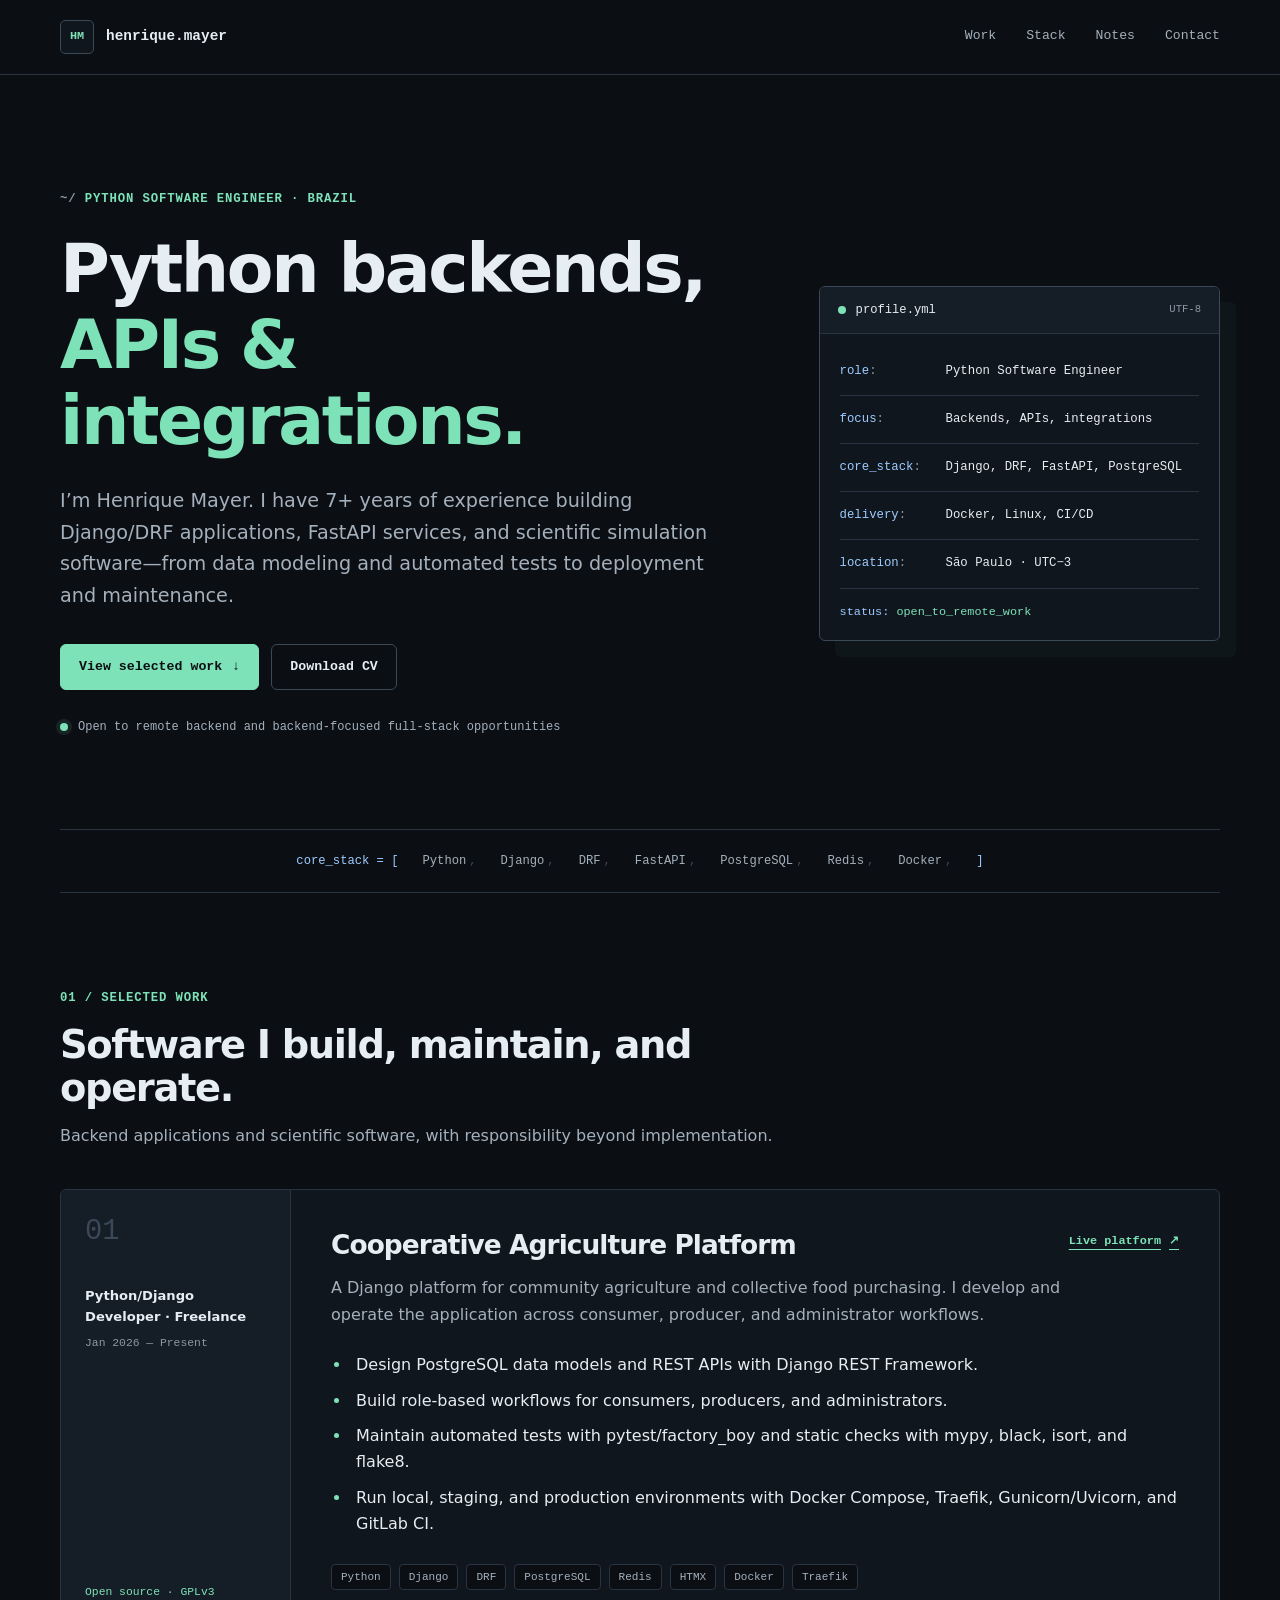
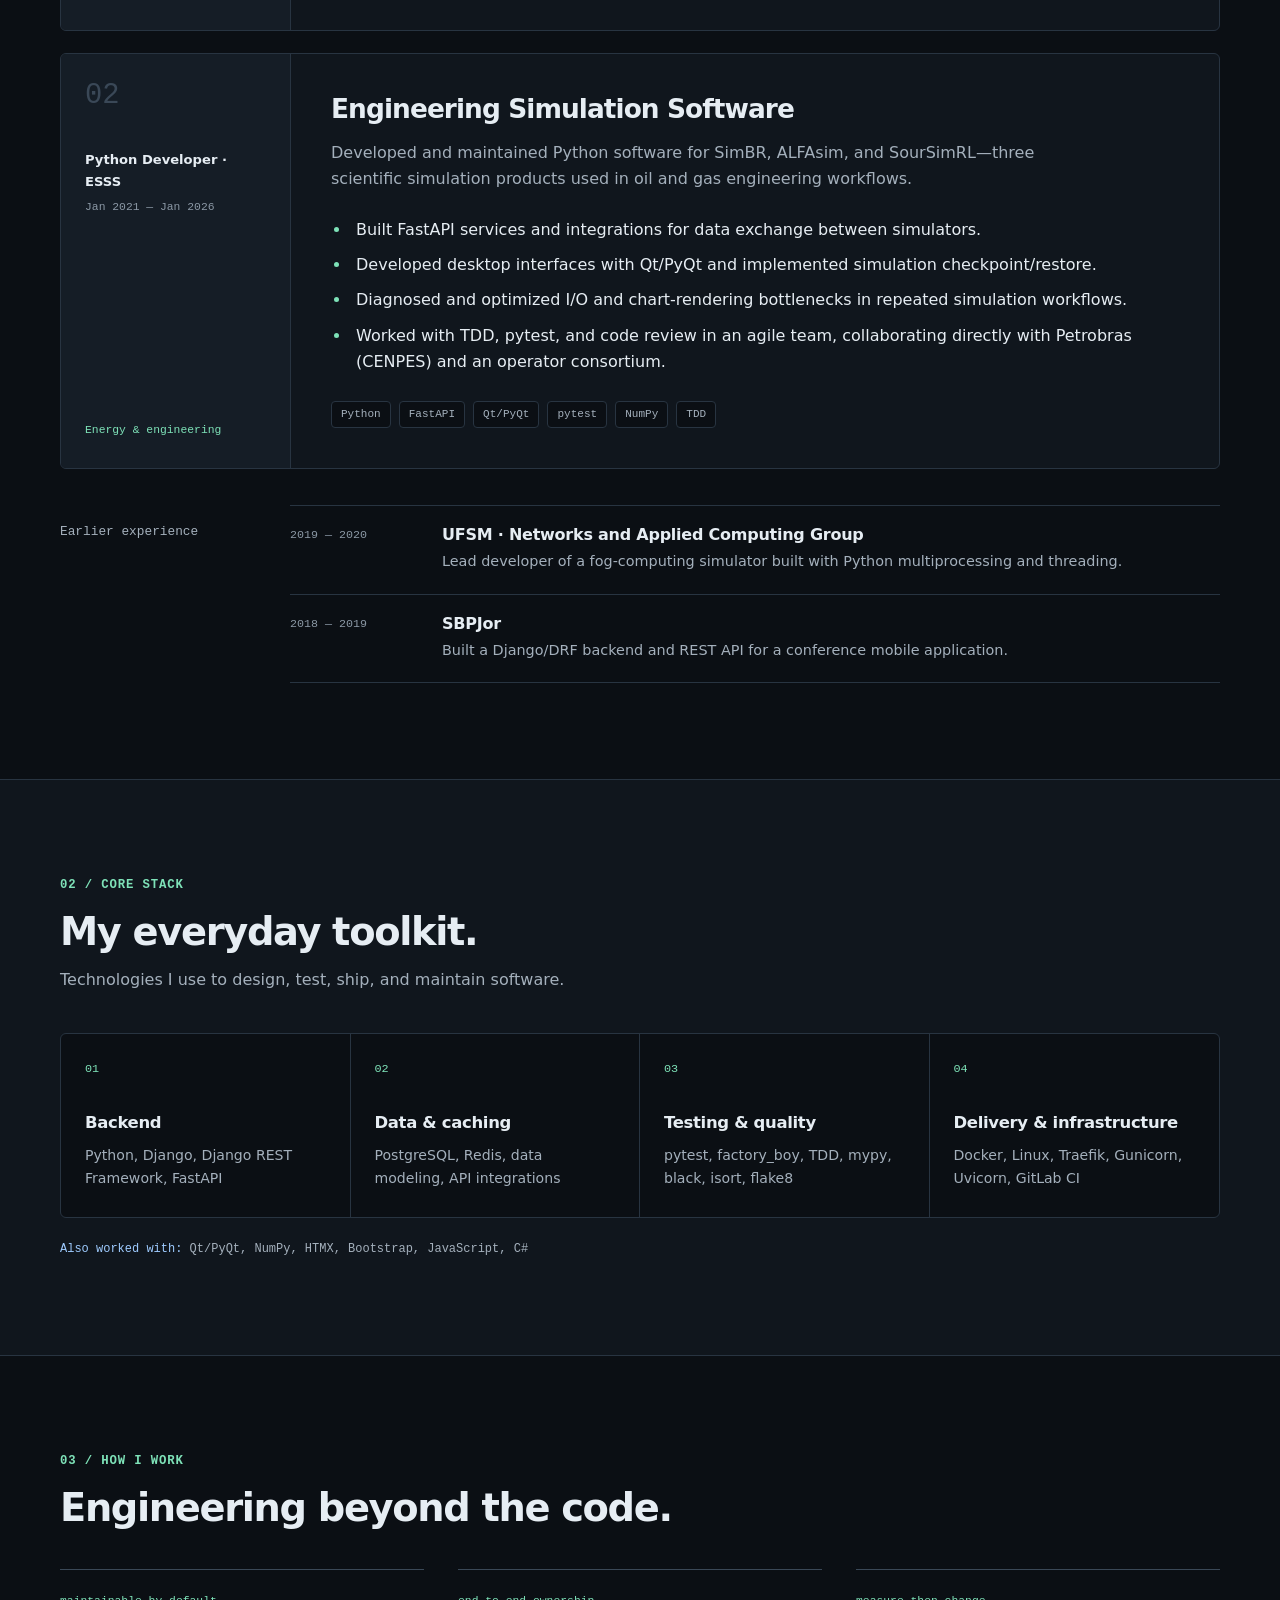
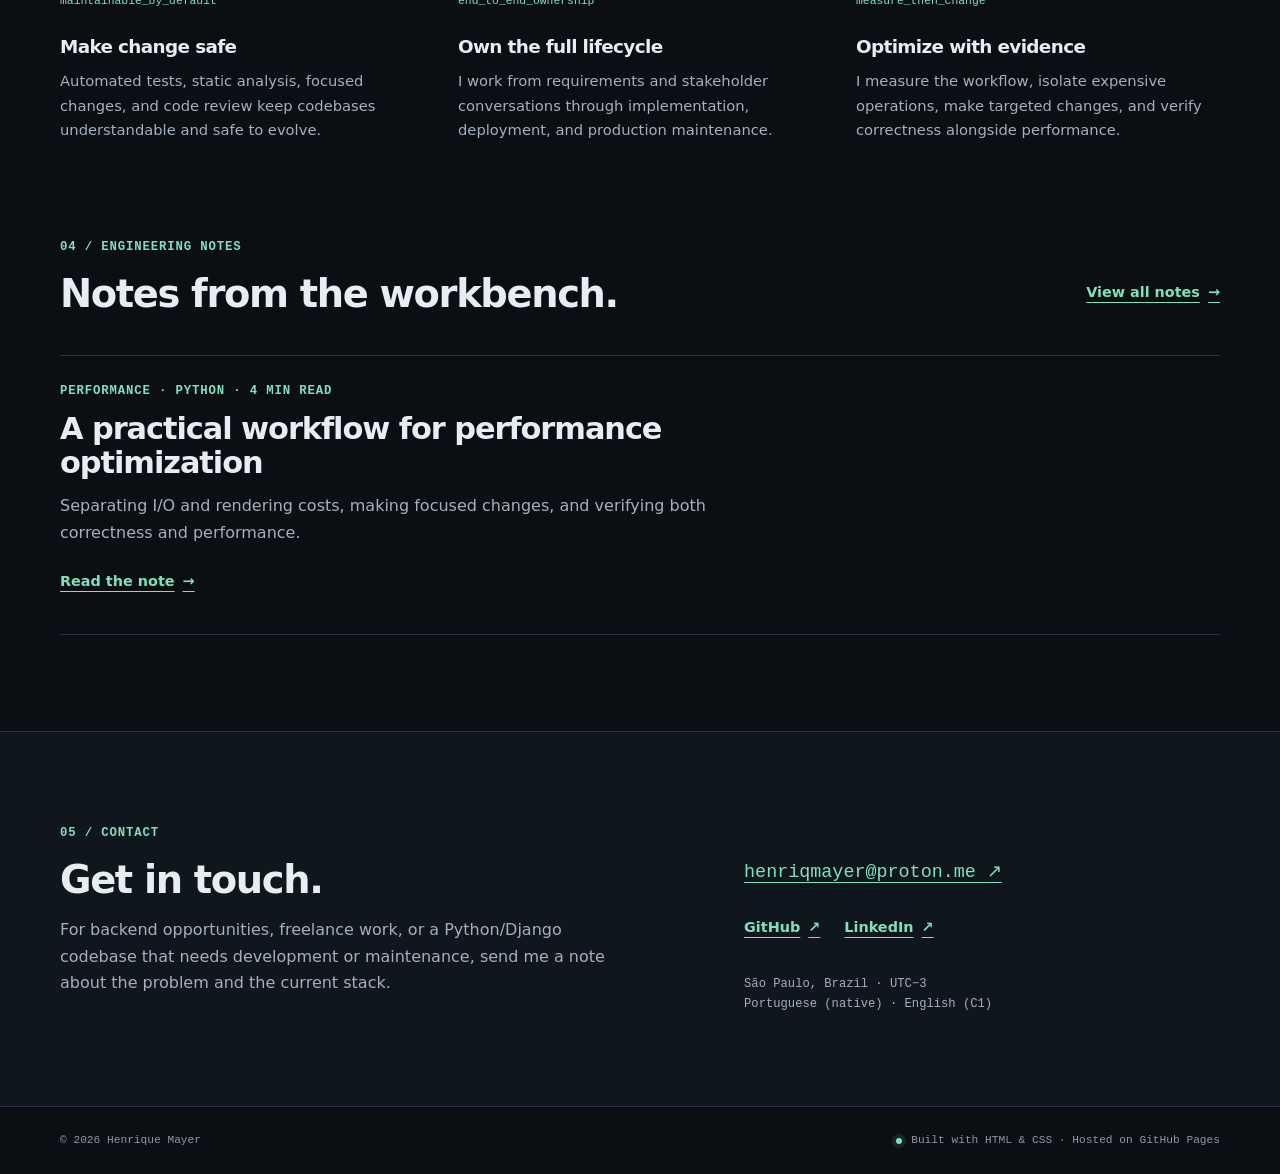
==== index.html @ 4ea1c9c8 "Publish developer portfolio" ====
<!DOCTYPE html>
<html lang="en">
<head>
  <meta charset="utf-8">
  <meta name="viewport" content="width=device-width, initial-scale=1">
  <meta name="description" content="Henrique Mayer is a Python software engineer building backends, APIs, integrations, and maintainable production systems with Django, FastAPI, and PostgreSQL.">
  <meta name="theme-color" content="#0b0f14">
  <meta property="og:title" content="Henrique Mayer — Python Software Engineer">
  <meta property="og:description" content="Python backends, APIs, integrations, and production systems. Selected work, technical stack, and engineering notes.">
  <meta property="og:type" content="website">
  <title>Henrique Mayer — Python Software Engineer</title>
  <link rel="icon" href="favicon.svg" type="image/svg+xml">
  <link rel="stylesheet" href="styles.css">
</head>
<body>
  <a class="skip-link" href="#main">Skip to content</a>
  <header class="site-header">
    <div class="container header-inner">
      <a class="brand" href="./" aria-label="Henrique Mayer home">
        <span class="brand-mark" aria-hidden="true">HM</span>
        <span>henrique.mayer</span>
      </a>
      <nav class="main-nav" aria-label="Main navigation">
        <a href="#work">Work</a>
        <a href="#stack">Stack</a>
        <a href="blog/">Notes</a>
        <a href="#contact">Contact</a>
      </nav>
    </div>
  </header>

  <main id="main">
    <section class="hero container" aria-labelledby="hero-title">
      <div class="hero-copy">
        <p class="eyebrow"><span class="prompt" aria-hidden="true">~/</span> Python Software Engineer · Brazil</p>
        <h1 id="hero-title">Python backends,<br><span>APIs &amp; integrations.</span></h1>
        <p class="hero-intro">I’m Henrique Mayer. I have 7+ years of experience building Django/DRF applications, FastAPI services, and scientific simulation software—from data modeling and automated tests to deployment and maintenance.</p>
        <div class="hero-actions">
          <a class="button" href="#work">View selected work <span aria-hidden="true">↓</span></a>
          <a class="button button-secondary" href="Henrique-Mayer-Python-Backend-CV.pdf" download>Download CV</a>
        </div>
        <p class="availability"><span class="status-dot" aria-hidden="true"></span>Open to remote backend and backend-focused full-stack opportunities</p>
      </div>

      <aside class="profile-panel" aria-label="Professional profile">
        <div class="profile-header">
          <span>profile.yml</span>
          <span class="profile-header-meta">UTF-8</span>
        </div>
        <dl class="profile-list">
          <div>
            <dt>role</dt>
            <dd>Python Software Engineer</dd>
          </div>
          <div>
            <dt>focus</dt>
            <dd>Backends, APIs, integrations</dd>
          </div>
          <div>
            <dt>core_stack</dt>
            <dd>Django, DRF, FastAPI, PostgreSQL</dd>
          </div>
          <div>
            <dt>delivery</dt>
            <dd>Docker, Linux, CI/CD</dd>
          </div>
          <div>
            <dt>location</dt>
            <dd>São Paulo · UTC−3</dd>
          </div>
        </dl>
        <p class="profile-status"><span>status:</span> open_to_remote_work</p>
      </aside>
    </section>

    <div class="container tech-strip" role="group" aria-label="Core technologies">
      <span class="tech-strip-label">core_stack = [</span>
      <span>Python</span>
      <span>Django</span>
      <span>DRF</span>
      <span>FastAPI</span>
      <span>PostgreSQL</span>
      <span>Redis</span>
      <span>Docker</span>
      <span class="tech-strip-label">]</span>
    </div>

    <section class="section container" id="work" aria-labelledby="work-title">
      <div class="section-heading">
        <p class="eyebrow">01 / Selected work</p>
        <h2 id="work-title">Software I build, maintain, and operate.</h2>
        <p>Backend applications and scientific software, with responsibility beyond implementation.</p>
      </div>

      <article class="case-card">
        <div class="case-meta">
          <p class="case-index" aria-hidden="true">01</p>
          <div>
            <p class="case-label">Python/Django Developer · Freelance</p>
            <p class="case-period">Jan 2026 — Present</p>
          </div>
          <p class="case-license">Open source · GPLv3</p>
        </div>
        <div class="case-body">
          <div class="case-title-row">
            <h3>Cooperative Agriculture Platform</h3>
            <a class="text-link" href="https://celulasconsumo.ufsc.br">Live platform <span aria-hidden="true">↗</span></a>
          </div>
          <p class="case-summary">A Django platform for community agriculture and collective food purchasing. I develop and operate the application across consumer, producer, and administrator workflows.</p>
          <ul class="case-points">
            <li>Design PostgreSQL data models and REST APIs with Django REST Framework.</li>
            <li>Build role-based workflows for consumers, producers, and administrators.</li>
            <li>Maintain automated tests with pytest/factory_boy and static checks with mypy, black, isort, and flake8.</li>
            <li>Run local, staging, and production environments with Docker Compose, Traefik, Gunicorn/Uvicorn, and GitLab CI.</li>
          </ul>
          <ul class="tag-list" aria-label="Technologies used">
            <li>Python</li><li>Django</li><li>DRF</li><li>PostgreSQL</li><li>Redis</li><li>HTMX</li><li>Docker</li><li>Traefik</li>
          </ul>
        </div>
      </article>

      <article class="case-card">
        <div class="case-meta">
          <p class="case-index" aria-hidden="true">02</p>
          <div>
            <p class="case-label">Python Developer · ESSS</p>
            <p class="case-period">Jan 2021 — Jan 2026</p>
          </div>
          <p class="case-license">Energy &amp; engineering</p>
        </div>
        <div class="case-body">
          <h3>Engineering Simulation Software</h3>
          <p class="case-summary">Developed and maintained Python software for SimBR, ALFAsim, and SourSimRL—three scientific simulation products used in oil and gas engineering workflows.</p>
          <ul class="case-points">
            <li>Built FastAPI services and integrations for data exchange between simulators.</li>
            <li>Developed desktop interfaces with Qt/PyQt and implemented simulation checkpoint/restore.</li>
            <li>Diagnosed and optimized I/O and chart-rendering bottlenecks in repeated simulation workflows.</li>
            <li>Worked with TDD, pytest, and code review in an agile team, collaborating directly with Petrobras (CENPES) and an operator consortium.</li>
          </ul>
          <ul class="tag-list" aria-label="Technologies used">
            <li>Python</li><li>FastAPI</li><li>Qt/PyQt</li><li>pytest</li><li>NumPy</li><li>TDD</li>
          </ul>
        </div>
      </article>

      <div class="earlier-experience">
        <h3>Earlier experience</h3>
        <div class="experience-list">
          <article>
            <p class="experience-period">2019 — 2020</p>
            <div>
              <h4>UFSM · Networks and Applied Computing Group</h4>
              <p>Lead developer of a fog-computing simulator built with Python multiprocessing and threading.</p>
            </div>
          </article>
          <article>
            <p class="experience-period">2018 — 2019</p>
            <div>
              <h4>SBPJor</h4>
              <p>Built a Django/DRF backend and REST API for a conference mobile application.</p>
            </div>
          </article>
        </div>
      </div>
    </section>

    <section class="section stack-section" id="stack" aria-labelledby="stack-title">
      <div class="container">
        <div class="section-heading">
          <p class="eyebrow">02 / Core stack</p>
          <h2 id="stack-title">My everyday toolkit.</h2>
          <p>Technologies I use to design, test, ship, and maintain software.</p>
        </div>
        <div class="stack-grid">
          <article class="stack-card">
            <p class="stack-icon" aria-hidden="true">01</p>
            <h3>Backend</h3>
            <p>Python, Django, Django REST Framework, FastAPI</p>
          </article>
          <article class="stack-card">
            <p class="stack-icon" aria-hidden="true">02</p>
            <h3>Data &amp; caching</h3>
            <p>PostgreSQL, Redis, data modeling, API integrations</p>
          </article>
          <article class="stack-card">
            <p class="stack-icon" aria-hidden="true">03</p>
            <h3>Testing &amp; quality</h3>
            <p>pytest, factory_boy, TDD, mypy, black, isort, flake8</p>
          </article>
          <article class="stack-card">
            <p class="stack-icon" aria-hidden="true">04</p>
            <h3>Delivery &amp; infrastructure</h3>
            <p>Docker, Linux, Traefik, Gunicorn, Uvicorn, GitLab CI</p>
          </article>
        </div>
        <p class="additional-stack"><span>Also worked with:</span> Qt/PyQt, NumPy, HTMX, Bootstrap, JavaScript, C#</p>
      </div>
    </section>

    <section class="section container" aria-labelledby="approach-title">
      <div class="section-heading">
        <p class="eyebrow">03 / How I work</p>
        <h2 id="approach-title">Engineering beyond the code.</h2>
      </div>
      <div class="principles-grid">
        <article>
          <p class="principle-label">maintainable_by_default</p>
          <h3>Make change safe</h3>
          <p>Automated tests, static analysis, focused changes, and code review keep codebases understandable and safe to evolve.</p>
        </article>
        <article>
          <p class="principle-label">end_to_end_ownership</p>
          <h3>Own the full lifecycle</h3>
          <p>I work from requirements and stakeholder conversations through implementation, deployment, and production maintenance.</p>
        </article>
        <article>
          <p class="principle-label">measure_then_change</p>
          <h3>Optimize with evidence</h3>
          <p>I measure the workflow, isolate expensive operations, make targeted changes, and verify correctness alongside performance.</p>
        </article>
      </div>
    </section>

    <section class="section container writing-preview" aria-labelledby="writing-title">
      <div class="section-heading section-heading-row">
        <div>
          <p class="eyebrow">04 / Engineering notes</p>
          <h2 id="writing-title">Notes from the workbench.</h2>
        </div>
        <a class="text-link" href="blog/">View all notes <span aria-hidden="true">→</span></a>
      </div>
      <article class="article-card">
        <p class="article-meta">Performance · Python · 4 min read</p>
        <h3 class="article-card-title"><a href="blog/performance-optimization.html">A practical workflow for performance optimization</a></h3>
        <p>Separating I/O and rendering costs, making focused changes, and verifying both correctness and performance.</p>
        <a class="text-link" href="blog/performance-optimization.html">Read the note <span aria-hidden="true">→</span></a>
      </article>
    </section>

    <section class="contact-section" id="contact" aria-labelledby="contact-title">
      <div class="container contact-inner">
        <div>
          <p class="eyebrow">05 / Contact</p>
          <h2 id="contact-title">Get in touch.</h2>
          <p>For backend opportunities, freelance work, or a Python/Django codebase that needs development or maintenance, send me a note about the problem and the current stack.</p>
        </div>
        <div class="contact-details">
          <a class="contact-email" href="mailto:henriqmayer@proton.me">henriqmayer@proton.me <span aria-hidden="true">↗</span></a>
          <div class="contact-links">
            <a class="text-link" href="https://github.com/henriqmayer">GitHub <span aria-hidden="true">↗</span></a>
            <a class="text-link" href="https://www.linkedin.com/in/henriqmayer">LinkedIn <span aria-hidden="true">↗</span></a>
          </div>
          <p>São Paulo, Brazil · UTC−3<br>Portuguese (native) · English (C1)</p>
        </div>
      </div>
    </section>
  </main>

  <footer class="site-footer">
    <div class="container footer-inner">
      <p>© 2026 Henrique Mayer</p>
      <p><span class="status-dot" aria-hidden="true"></span> Built with HTML &amp; CSS · Hosted on GitHub Pages</p>
    </div>
  </footer>
</body>
</html>
---- styles.css ----
@layer reset, base, components;

@layer reset {
  :where(body, header, main, footer, section, article, nav, div, ul, li, dl, dd, a, span) {
    box-sizing: border-box;
  }

  body,
  h1,
  h2,
  h3,
  h4,
  p,
  ul,
  dl,
  dd {
    margin: 0;
  }

  ul {
    padding: 0;
  }
}

@layer base {
  :root {
    color-scheme: dark;
    --bg: #0b0f14;
    --surface: #10161d;
    --surface-raised: #151d26;
    --text: #e6edf3;
    --muted: #a4b0bc;
    --subtle: #8b98a5;
    --line: #283441;
    --line-strong: #3a4857;
    --accent: #7ee2b8;
    --accent-strong: #b2f4d7;
    --accent-soft: #122a22;
    --code: #9ecbff;
    --focus: #f4bf75;
    --radius: 6px;
    --font-sans: system-ui, -apple-system, BlinkMacSystemFont, "Segoe UI", sans-serif;
    --font-mono: ui-monospace, SFMono-Regular, Consolas, "Liberation Mono", monospace;
  }

  html {
    scroll-behavior: smooth;
    scroll-padding-top: 24px;
  }

  body {
    min-width: 280px;
    background: var(--bg);
    color: var(--text);
    font-family: var(--font-sans);
    font-size: 1rem;
    line-height: 1.65;
    -webkit-font-smoothing: antialiased;
  }

  ::selection {
    background: var(--accent);
    color: var(--bg);
  }

  a {
    color: var(--accent);
    text-decoration-thickness: 1px;
    text-underline-offset: 5px;
  }

  a:hover {
    color: var(--accent-strong);
  }

  a:focus-visible {
    outline: 3px solid var(--focus);
    outline-offset: 4px;
  }

  h1,
  h2,
  h3,
  h4 {
    line-height: 1.12;
    letter-spacing: -0.035em;
  }

  h1 {
    font-size: clamp(2.5rem, 1.5rem + 4vw, 4.25rem);
    font-weight: 650;
  }

  h2 {
    font-size: clamp(1.85rem, 1.4rem + 2vw, 2.4rem);
    font-weight: 640;
  }

  h3 {
    font-size: 1.3rem;
    font-weight: 640;
  }

  h4 {
    font-size: 1rem;
    font-weight: 650;
    letter-spacing: -0.015em;
  }

  .container {
    width: min(1160px, calc(100% - 48px));
    margin-inline: auto;
  }

  .skip-link {
    position: absolute;
    top: 8px;
    left: 8px;
    z-index: 10;
    padding: 10px 16px;
    border: 1px solid var(--accent);
    border-radius: var(--radius);
    background: var(--surface-raised);
    color: var(--text);
    transform: translateY(-150%);
  }

  .skip-link:focus {
    transform: translateY(0);
  }

  .eyebrow,
  .article-meta {
    color: var(--accent);
    font-family: var(--font-mono);
    font-size: 0.77rem;
    font-weight: 600;
    letter-spacing: 0.07em;
    line-height: 1.5;
    text-transform: uppercase;
  }

  .prompt {
    color: var(--subtle);
  }

  .text-link {
    display: inline-flex;
    min-height: 44px;
    align-items: center;
    gap: 8px;
    font-size: 0.9rem;
    font-weight: 650;
  }
}

@layer components {
  .site-header {
    border-bottom: 1px solid var(--line);
    background: var(--bg);
  }

  .header-inner {
    display: flex;
    min-height: 74px;
    align-items: center;
    justify-content: space-between;
    gap: 32px;
  }

  .brand {
    display: inline-flex;
    min-height: 44px;
    align-items: center;
    gap: 12px;
    color: var(--text);
    font-family: var(--font-mono);
    font-size: 0.9rem;
    font-weight: 650;
    text-decoration: none;
    white-space: nowrap;
  }

  .brand-mark {
    display: grid;
    width: 34px;
    height: 34px;
    place-items: center;
    border: 1px solid var(--line-strong);
    border-radius: 5px;
    background: var(--surface);
    color: var(--accent);
    font-size: 0.74rem;
  }

  .brand:hover {
    color: var(--accent);
  }

  .main-nav {
    display: flex;
    align-items: center;
    gap: 30px;
  }

  .main-nav a {
    display: inline-flex;
    min-height: 44px;
    align-items: center;
    border-bottom: 2px solid transparent;
    color: var(--muted);
    font-family: var(--font-mono);
    font-size: 0.82rem;
    font-weight: 500;
    text-decoration: none;
  }

  .main-nav a:hover,
  .main-nav a[aria-current] {
    color: var(--accent);
  }

  .main-nav a[aria-current] {
    border-bottom-color: var(--accent);
    font-weight: 700;
  }

  .hero {
    display: grid;
    grid-template-columns: minmax(0, 1.25fr) minmax(340px, 0.75fr);
    gap: clamp(48px, 7vw, 96px);
    align-items: center;
    padding-block: clamp(68px, 9vw, 116px) clamp(64px, 8vw, 92px);
  }

  .hero-copy .eyebrow {
    margin-bottom: 22px;
  }

  .hero h1 {
    margin-bottom: 26px;
  }

  .hero h1 span {
    color: var(--accent);
  }

  .hero-intro {
    max-width: 670px;
    margin-bottom: 32px;
    color: var(--muted);
    font-size: clamp(1.05rem, 1rem + 0.35vw, 1.2rem);
  }

  .hero-actions {
    display: flex;
    flex-wrap: wrap;
    gap: 12px;
  }

  .button {
    display: inline-flex;
    min-height: 46px;
    align-items: center;
    justify-content: center;
    gap: 10px;
    padding: 11px 18px;
    border: 1px solid var(--accent);
    border-radius: var(--radius);
    background: var(--accent);
    color: var(--bg);
    font-family: var(--font-mono);
    font-size: 0.83rem;
    font-weight: 700;
    line-height: 1.3;
    text-decoration: none;
  }

  .button:hover {
    border-color: var(--accent-strong);
    background: var(--accent-strong);
    color: var(--bg);
  }

  .button-secondary {
    border-color: var(--line-strong);
    background: transparent;
    color: var(--text);
  }

  .button-secondary:hover {
    border-color: var(--accent);
    background: var(--accent-soft);
    color: var(--accent);
  }

  .availability {
    display: flex;
    align-items: flex-start;
    gap: 10px;
    margin-top: 28px;
    color: var(--muted);
    font-family: var(--font-mono);
    font-size: 0.75rem;
    line-height: 1.6;
  }

  .status-dot {
    display: inline-block;
    width: 8px;
    height: 8px;
    flex: 0 0 auto;
    margin-top: 5px;
    border-radius: 50%;
    background: var(--accent);
    box-shadow: 0 0 0 4px rgb(126 226 184 / 10%);
  }

  .profile-panel {
    overflow: hidden;
    border: 1px solid var(--line-strong);
    border-radius: var(--radius);
    background: var(--surface);
    box-shadow: 16px 16px 0 rgb(126 226 184 / 3%);
  }

  .profile-header {
    display: flex;
    align-items: center;
    justify-content: space-between;
    padding: 13px 18px;
    border-bottom: 1px solid var(--line);
    background: var(--surface-raised);
    color: var(--text);
    font-family: var(--font-mono);
    font-size: 0.76rem;
  }

  .profile-header::before {
    content: "";
    width: 8px;
    height: 8px;
    margin-right: 10px;
    border-radius: 50%;
    background: var(--accent);
  }

  .profile-header > span:first-child {
    margin-right: auto;
  }

  .profile-header-meta {
    color: var(--subtle);
    font-size: 0.66rem;
  }

  .profile-list {
    padding: 14px 20px;
  }

  .profile-list > div {
    display: grid;
    grid-template-columns: 92px minmax(0, 1fr);
    gap: 14px;
    padding-block: 14px;
    border-bottom: 1px solid var(--line);
    font-family: var(--font-mono);
    font-size: 0.77rem;
    line-height: 1.55;
  }

  .profile-list dt {
    color: var(--code);
  }

  .profile-list dt::after {
    content: ":";
    color: var(--subtle);
  }

  .profile-list dd {
    color: var(--text);
  }

  .profile-status {
    padding: 0 20px 18px;
    color: var(--accent);
    font-family: var(--font-mono);
    font-size: 0.74rem;
  }

  .profile-status span {
    color: var(--code);
  }

  .tech-strip {
    display: flex;
    flex-wrap: wrap;
    align-items: center;
    justify-content: center;
    gap: 10px 24px;
    padding-block: 21px;
    border-block: 1px solid var(--line);
    color: var(--muted);
    font-family: var(--font-mono);
    font-size: 0.76rem;
  }

  .tech-strip > span:not(.tech-strip-label)::after {
    content: ",";
    margin-left: 3px;
    color: var(--line-strong);
  }

  .tech-strip-label {
    color: var(--code);
  }

  .section {
    padding-block: clamp(68px, 8vw, 96px);
  }

  .section-heading {
    max-width: 730px;
    margin-bottom: 40px;
  }

  .section-heading .eyebrow {
    margin-bottom: 15px;
  }

  .section-heading h2 {
    margin-bottom: 14px;
  }

  .section-heading > p:last-child:not(.eyebrow) {
    color: var(--muted);
  }

  .case-card {
    display: grid;
    grid-template-columns: 230px minmax(0, 1fr);
    overflow: hidden;
    border: 1px solid var(--line);
    border-radius: var(--radius);
    background: var(--surface);
  }

  .case-card + .case-card {
    margin-top: 22px;
  }

  .case-meta {
    display: flex;
    flex-direction: column;
    padding: 28px 24px;
    border-right: 1px solid var(--line);
    background: var(--surface-raised);
  }

  .case-index {
    margin-bottom: 38px;
    color: var(--line-strong);
    font-family: var(--font-mono);
    font-size: 1.8rem;
    line-height: 1;
  }

  .case-label {
    color: var(--text);
    font-size: 0.82rem;
    font-weight: 650;
  }

  .case-period,
  .case-license {
    color: var(--subtle);
    font-family: var(--font-mono);
    font-size: 0.71rem;
  }

  .case-period {
    margin-top: 6px;
  }

  .case-license {
    margin-top: auto;
    padding-top: 30px;
    color: var(--accent);
  }

  .case-body {
    padding: clamp(26px, 4vw, 40px);
  }

  .case-title-row {
    display: flex;
    align-items: flex-start;
    justify-content: space-between;
    gap: 24px;
  }

  .case-title-row h3,
  .case-body > h3 {
    margin-bottom: 16px;
    font-size: clamp(1.35rem, 1.2rem + 0.7vw, 1.65rem);
  }

  .case-title-row .text-link {
    flex: 0 0 auto;
    margin-top: -10px;
    font-family: var(--font-mono);
    font-size: 0.74rem;
  }

  .case-summary {
    max-width: 740px;
    color: var(--muted);
  }

  .case-points {
    margin-block: 24px 26px;
    padding-left: 20px;
    color: var(--text);
  }

  .case-points li {
    margin-bottom: 9px;
    padding-left: 5px;
  }

  .case-points li::marker {
    color: var(--accent);
  }

  .tag-list {
    display: flex;
    flex-wrap: wrap;
    gap: 8px;
    list-style: none;
  }

  .tag-list li {
    padding: 4px 9px;
    border: 1px solid var(--line);
    border-radius: 4px;
    background: var(--bg);
    color: var(--muted);
    font-family: var(--font-mono);
    font-size: 0.69rem;
    line-height: 1.5;
  }

  .earlier-experience {
    display: grid;
    grid-template-columns: 230px minmax(0, 1fr);
    margin-top: 36px;
  }

  .earlier-experience > h3 {
    padding-top: 20px;
    color: var(--muted);
    font-family: var(--font-mono);
    font-size: 0.8rem;
    font-weight: 500;
    letter-spacing: 0;
  }

  .experience-list {
    border-top: 1px solid var(--line);
  }

  .experience-list article {
    display: grid;
    grid-template-columns: 130px minmax(0, 1fr);
    gap: 22px;
    padding-block: 20px;
    border-bottom: 1px solid var(--line);
  }

  .experience-period {
    color: var(--subtle);
    font-family: var(--font-mono);
    font-size: 0.73rem;
  }

  .experience-list h4 {
    margin-bottom: 6px;
  }

  .experience-list article div p {
    color: var(--muted);
    font-size: 0.9rem;
  }

  .stack-section {
    border-block: 1px solid var(--line);
    background: var(--surface);
  }

  .stack-grid {
    display: grid;
    grid-template-columns: repeat(4, minmax(0, 1fr));
    border: 1px solid var(--line);
    border-radius: var(--radius);
    background: var(--bg);
  }

  .stack-card {
    padding: 26px 24px;
  }

  .stack-card:not(:last-child) {
    border-right: 1px solid var(--line);
  }

  .stack-icon {
    margin-bottom: 34px;
    color: var(--accent);
    font-family: var(--font-mono);
    font-size: 0.74rem;
  }

  .stack-card h3 {
    margin-bottom: 12px;
    font-size: 1.03rem;
    letter-spacing: -0.02em;
  }

  .stack-card > p:last-child {
    color: var(--muted);
    font-size: 0.88rem;
  }

  .additional-stack {
    margin-top: 22px;
    color: var(--muted);
    font-family: var(--font-mono);
    font-size: 0.75rem;
  }

  .additional-stack span {
    color: var(--code);
  }

  .principles-grid {
    display: grid;
    grid-template-columns: repeat(3, minmax(0, 1fr));
    gap: 34px;
  }

  .principles-grid article {
    padding-top: 22px;
    border-top: 1px solid var(--line-strong);
  }

  .principle-label {
    margin-bottom: 26px;
    color: var(--accent);
    font-family: var(--font-mono);
    font-size: 0.71rem;
    overflow-wrap: anywhere;
  }

  .principles-grid h3 {
    margin-bottom: 12px;
    font-size: 1.15rem;
  }

  .principles-grid article > p:last-child {
    color: var(--muted);
    font-size: 0.92rem;
  }

  .writing-preview {
    padding-top: 0;
  }

  .section-heading-row {
    display: flex;
    max-width: none;
    align-items: end;
    justify-content: space-between;
    gap: 24px;
  }

  .section-heading-row h2 {
    margin-bottom: 0;
  }

  .article-card {
    padding-block: 26px 30px;
    border-block: 1px solid var(--line);
  }

  .article-meta {
    margin-bottom: 12px;
  }

  .article-card-title {
    max-width: 800px;
    margin-bottom: 13px;
    font-size: clamp(1.45rem, 1.25rem + 1vw, 1.9rem);
  }

  .article-card-title a {
    color: var(--text);
    text-decoration: none;
  }

  .article-card-title a:hover {
    color: var(--accent);
    text-decoration: underline;
  }

  .article-card > p:not(.article-meta) {
    max-width: 720px;
    margin-bottom: 14px;
    color: var(--muted);
  }

  .contact-section {
    border-top: 1px solid var(--line);
    background: var(--surface);
  }

  .contact-inner {
    display: grid;
    grid-template-columns: minmax(0, 1.1fr) minmax(320px, 0.9fr);
    gap: clamp(48px, 8vw, 110px);
    padding-block: clamp(64px, 8vw, 92px);
  }

  .contact-inner .eyebrow {
    margin-bottom: 16px;
  }

  .contact-inner h2 {
    margin-bottom: 16px;
  }

  .contact-inner > div:first-child > p:last-child {
    max-width: 650px;
    color: var(--muted);
  }

  .contact-details {
    padding-top: 34px;
  }

  .contact-email {
    display: inline-block;
    max-width: 100%;
    color: var(--accent);
    font-family: var(--font-mono);
    font-size: clamp(0.93rem, 0.8rem + 0.65vw, 1.15rem);
    overflow-wrap: anywhere;
  }

  .contact-links {
    display: flex;
    gap: 24px;
    margin-block: 18px 24px;
  }

  .contact-details > p {
    color: var(--muted);
    font-family: var(--font-mono);
    font-size: 0.76rem;
  }

  .site-footer {
    border-top: 1px solid var(--line);
    background: var(--bg);
    color: var(--subtle);
  }

  .footer-inner {
    display: flex;
    align-items: center;
    justify-content: space-between;
    gap: 20px;
    padding-block: 24px;
    font-family: var(--font-mono);
    font-size: 0.7rem;
  }

  .footer-inner p {
    display: flex;
    align-items: center;
    gap: 9px;
  }

  .footer-inner .status-dot {
    width: 6px;
    height: 6px;
    margin-top: 0;
  }

  .blog-hero {
    max-width: 900px;
    padding-block: clamp(64px, 8vw, 96px) 46px;
  }

  .blog-hero .eyebrow {
    margin-bottom: 20px;
  }

  .blog-hero h1 {
    margin-bottom: 22px;
    font-size: clamp(2.4rem, 1.7rem + 3vw, 3.8rem);
  }

  .blog-hero > p:last-child {
    max-width: 670px;
    color: var(--muted);
    font-size: 1.08rem;
  }

  .blog-list {
    max-width: 900px;
    padding-bottom: 100px;
  }

  .article-header {
    max-width: 860px;
    padding-block: clamp(60px, 8vw, 96px) 40px;
  }

  .article-header h1 {
    margin-bottom: 22px;
    font-size: clamp(2.35rem, 1.6rem + 3.2vw, 3.65rem);
  }

  .article-header .article-deck {
    max-width: 690px;
    color: var(--muted);
    font-size: 1.13rem;
  }

  .article-layout {
    max-width: 860px;
    padding-bottom: 100px;
  }

  .article-content {
    max-width: 70ch;
    padding-top: 32px;
    border-top: 1px solid var(--line);
    font-size: 1.06rem;
    line-height: 1.75;
  }

  .article-content h2 {
    margin-block: 40px 16px;
    font-size: 1.65rem;
  }

  .article-content p,
  .article-content li {
    color: #c3cdd6;
  }

  .article-content p + p {
    margin-top: 18px;
  }

  .article-content ul {
    margin-block: 18px;
    padding-left: 22px;
  }

  .article-content li {
    margin-bottom: 10px;
  }

  .article-content li::marker {
    color: var(--accent);
  }

  .article-content .article-note {
    margin-block: 28px;
    padding: 18px 20px;
    border-left: 3px solid var(--accent);
    background: var(--accent-soft);
    color: var(--accent-strong);
    font-size: 0.9rem;
  }

  .article-footer {
    margin-top: 36px;
    padding-top: 20px;
    border-top: 1px solid var(--line);
  }
}

@media (max-width: 960px) {
  .hero {
    grid-template-columns: 1fr;
    gap: 48px;
  }

  .hero-copy {
    max-width: 780px;
  }

  .profile-panel {
    max-width: 620px;
  }

  .stack-grid {
    grid-template-columns: repeat(2, minmax(0, 1fr));
  }

  .stack-card:nth-child(2) {
    border-right: 0;
  }

  .stack-card:nth-child(-n + 2) {
    border-bottom: 1px solid var(--line);
  }
}

@media (max-width: 760px) {
  .case-card,
  .earlier-experience,
  .contact-inner {
    grid-template-columns: 1fr;
  }

  .case-meta {
    display: grid;
    grid-template-columns: auto 1fr;
    gap: 20px;
    padding: 20px 24px;
    border-right: 0;
    border-bottom: 1px solid var(--line);
  }

  .case-index {
    grid-row: span 2;
    margin-bottom: 0;
  }

  .case-license {
    grid-column: 2;
    margin-top: 0;
    padding-top: 0;
  }

  .earlier-experience > h3 {
    margin-bottom: 16px;
    padding-top: 0;
  }

  .principles-grid {
    grid-template-columns: 1fr;
    gap: 28px;
  }

  .principle-label {
    margin-bottom: 14px;
  }

  .contact-inner {
    gap: 12px;
  }

  .contact-details {
    padding-top: 12px;
  }
}

@media (max-width: 600px) {
  .container {
    width: min(100% - 32px, 1160px);
  }

  .header-inner {
    flex-direction: column;
    align-items: stretch;
    gap: 4px;
    padding-block: 12px 8px;
  }

  .brand {
    justify-content: flex-start;
  }

  .main-nav {
    display: grid;
    grid-template-columns: repeat(4, 1fr);
    gap: 8px;
  }

  .main-nav a {
    justify-content: center;
    font-size: 0.76rem;
  }

  .hero {
    padding-block: 54px 58px;
  }

  .hero h1 br {
    display: none;
  }

  .hero-actions {
    align-items: stretch;
    flex-direction: column;
  }

  .button {
    width: 100%;
  }

  .profile-list > div {
    grid-template-columns: 82px minmax(0, 1fr);
    gap: 10px;
  }

  .tech-strip {
    justify-content: flex-start;
    gap: 10px 16px;
  }

  .section {
    padding-block: 60px;
  }

  .writing-preview {
    padding-top: 0;
  }

  .case-title-row,
  .section-heading-row {
    align-items: flex-start;
    flex-direction: column;
    gap: 8px;
  }

  .case-title-row .text-link {
    margin-top: 0;
    margin-bottom: 10px;
  }

  .experience-list article {
    grid-template-columns: 1fr;
    gap: 6px;
  }

  .stack-grid {
    grid-template-columns: 1fr;
  }

  .stack-card:not(:last-child) {
    border-right: 0;
    border-bottom: 1px solid var(--line);
  }

  .stack-icon {
    margin-bottom: 20px;
  }

  .section-heading-row .text-link {
    margin-top: 4px;
  }

  .footer-inner {
    align-items: flex-start;
    flex-direction: column;
    gap: 10px;
  }
}

@media (prefers-reduced-motion: reduce) {
  html {
    scroll-behavior: auto;
  }
}

@media (forced-colors: active) {
  .status-dot,
  .profile-header::before {
    background: CanvasText;
  }

  .main-nav a[aria-current] {
    border-bottom-color: CanvasText;
  }
}
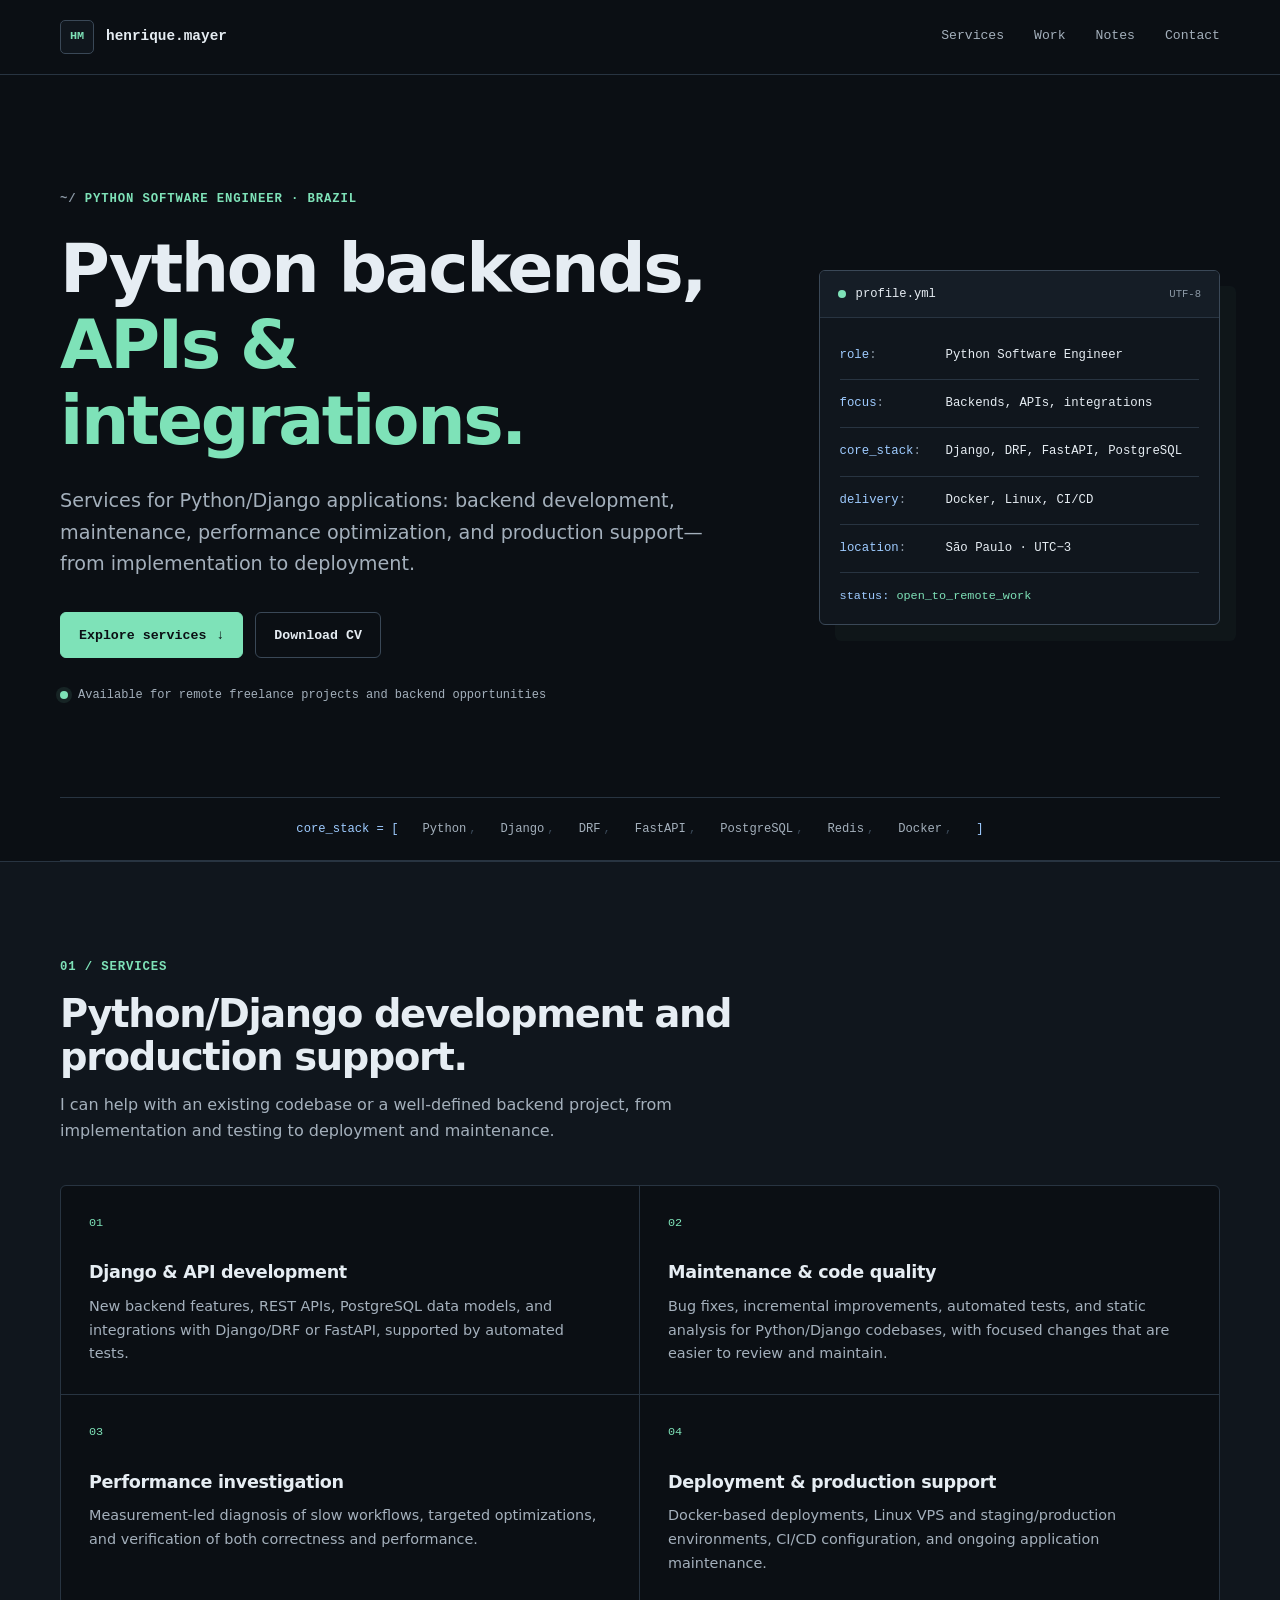
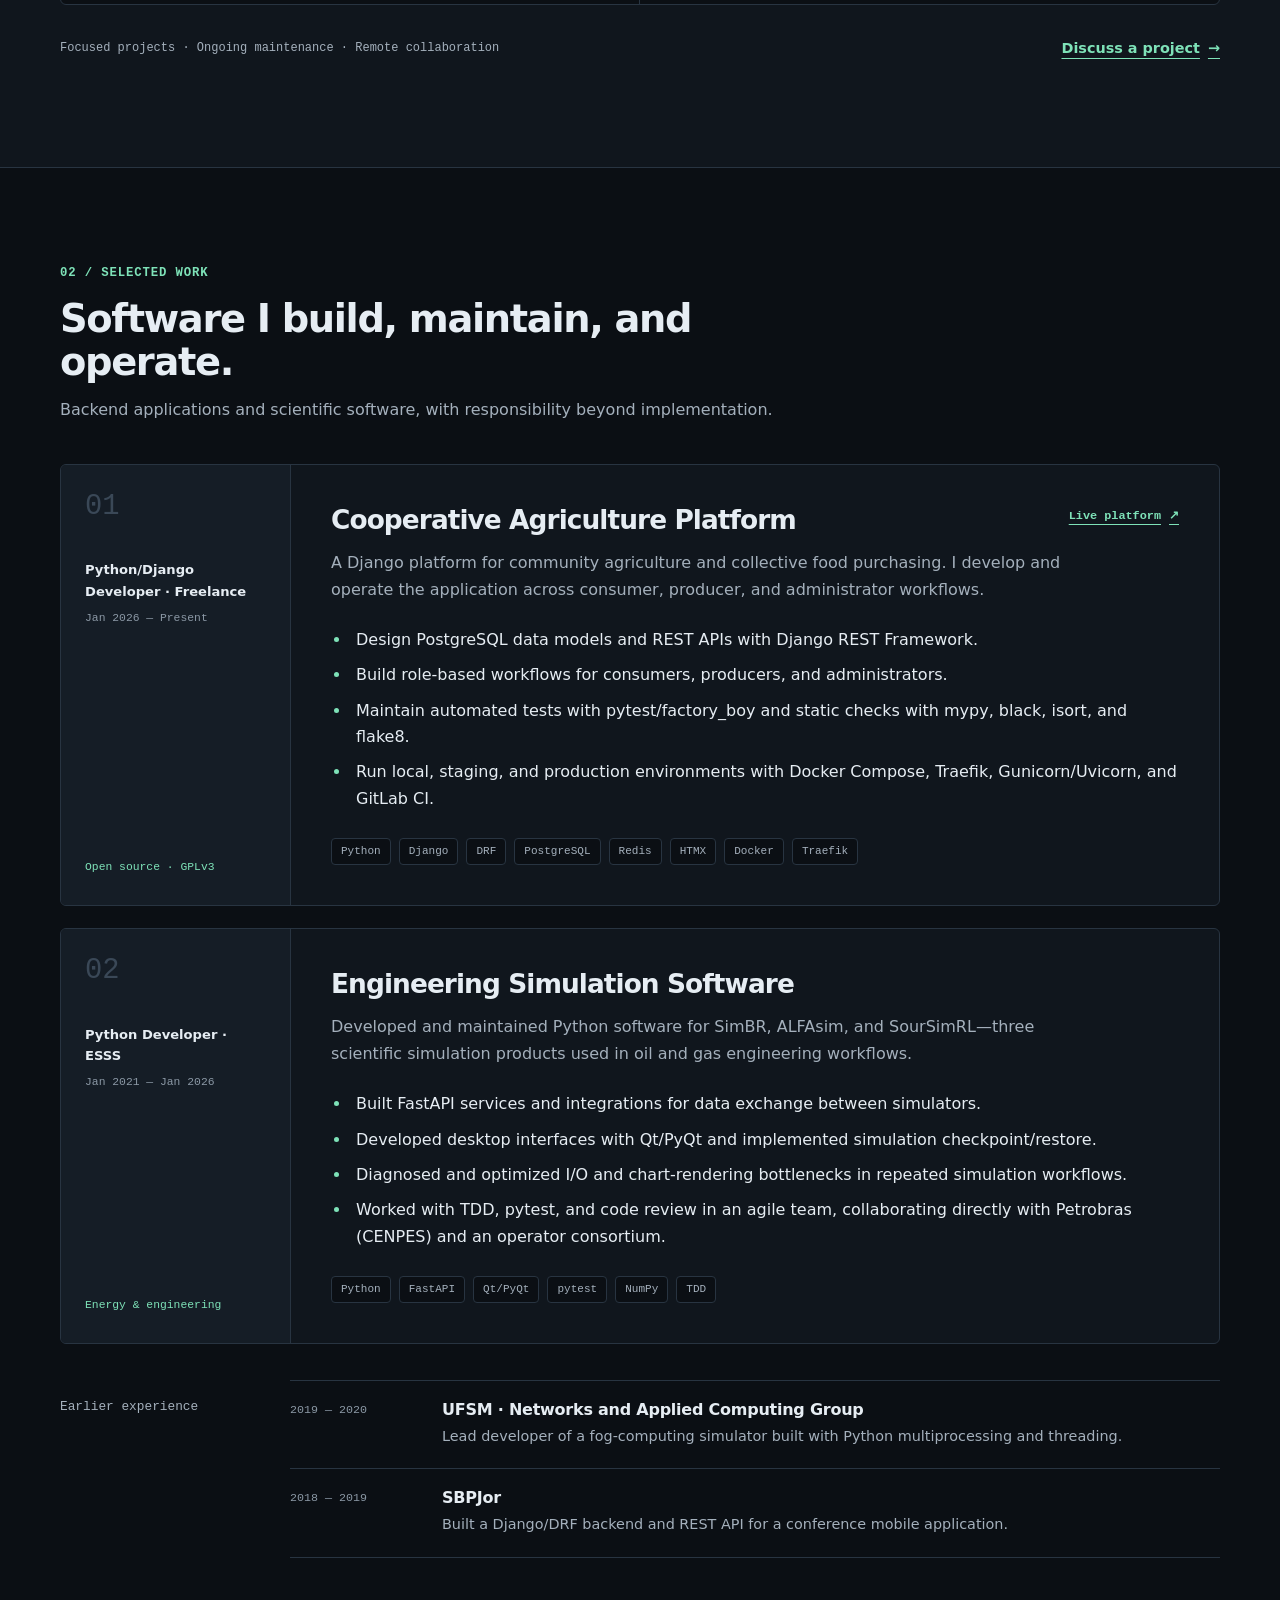
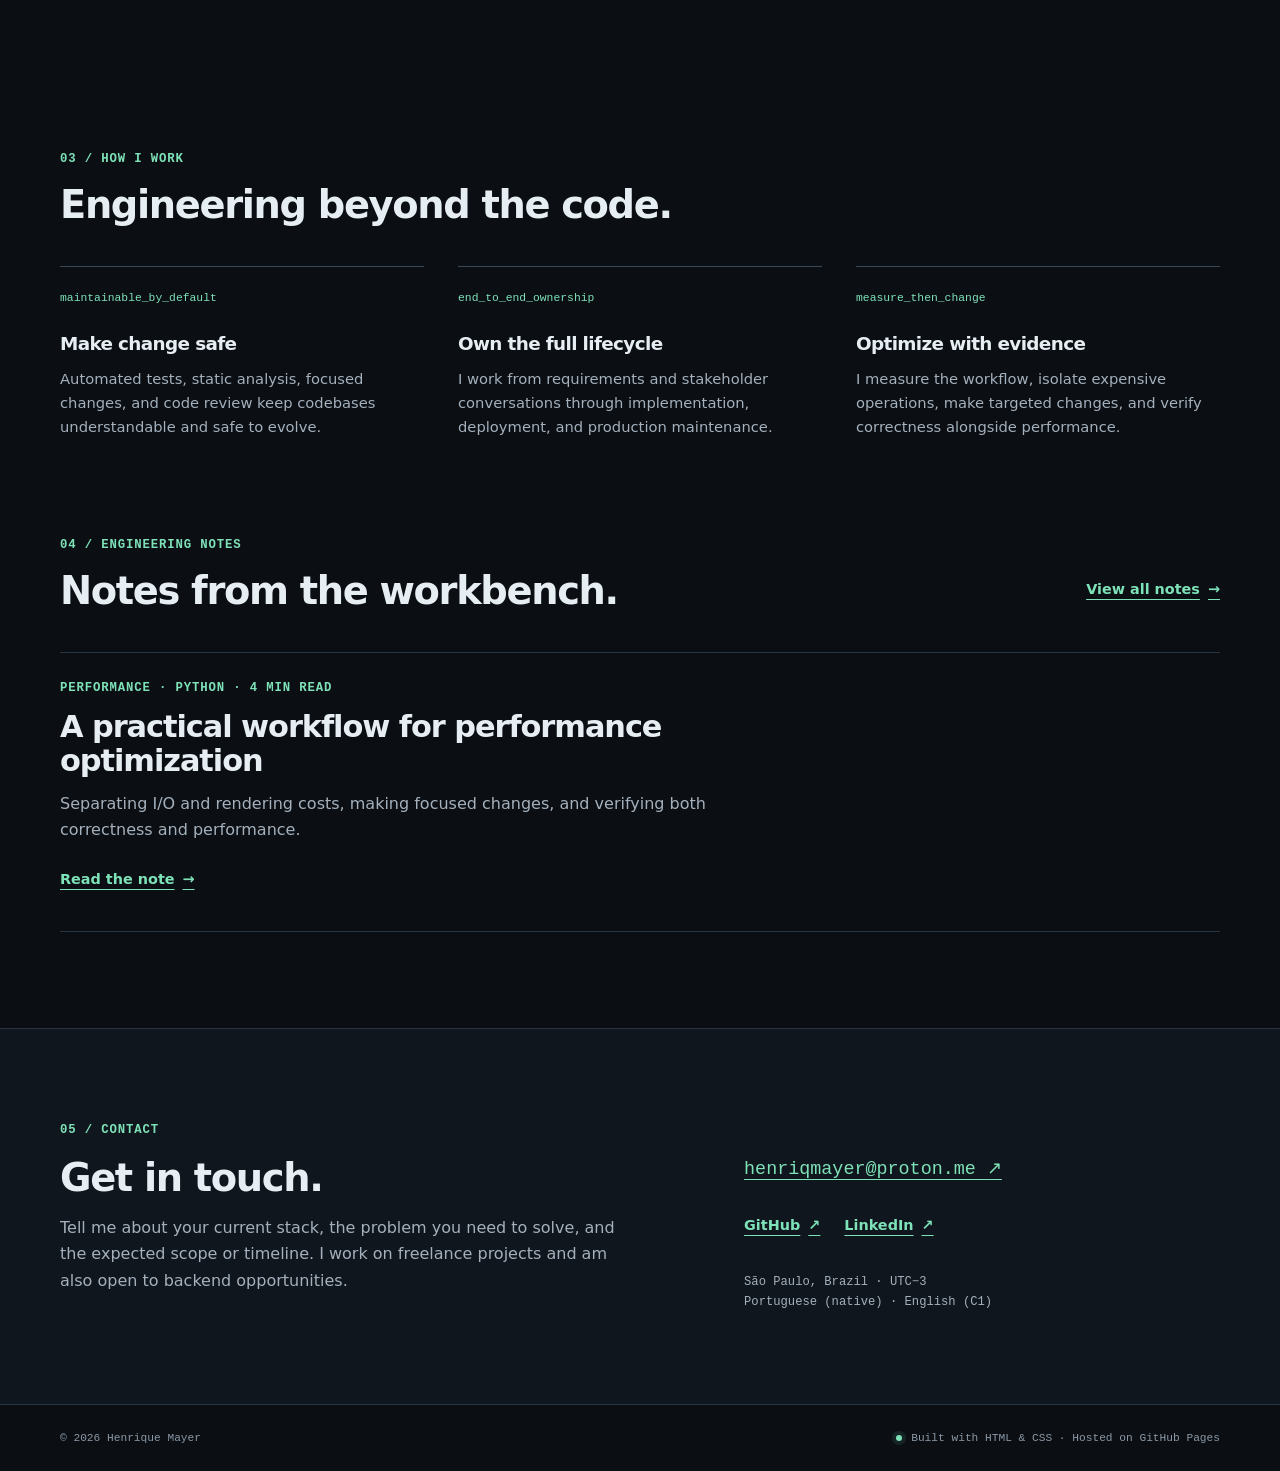
==== commit bed7e5d3: "Add services and refine portfolio content" ====
--- a/index.html
+++ b/index.html
@@ -21,8 +21,8 @@
         <span>henrique.mayer</span>
       </a>
       <nav class="main-nav" aria-label="Main navigation">
+        <a href="#services">Services</a>
         <a href="#work">Work</a>
-        <a href="#stack">Stack</a>
         <a href="blog/">Notes</a>
         <a href="#contact">Contact</a>
       </nav>
@@ -34,12 +34,12 @@
       <div class="hero-copy">
         <p class="eyebrow"><span class="prompt" aria-hidden="true">~/</span> Python Software Engineer · Brazil</p>
         <h1 id="hero-title">Python backends,<br><span>APIs &amp; integrations.</span></h1>
-        <p class="hero-intro">I’m Henrique Mayer. I have 7+ years of experience building Django/DRF applications, FastAPI services, and scientific simulation software—from data modeling and automated tests to deployment and maintenance.</p>
+        <p class="hero-intro">Services for Python/Django applications: backend development, maintenance, performance optimization, and production support—from implementation to deployment.</p>
         <div class="hero-actions">
-          <a class="button" href="#work">View selected work <span aria-hidden="true">↓</span></a>
+          <a class="button" href="#services">Explore services <span aria-hidden="true">↓</span></a>
           <a class="button button-secondary" href="Henrique-Mayer-Python-Backend-CV.pdf" download>Download CV</a>
         </div>
-        <p class="availability"><span class="status-dot" aria-hidden="true"></span>Open to remote backend and backend-focused full-stack opportunities</p>
+        <p class="availability"><span class="status-dot" aria-hidden="true"></span>Available for remote freelance projects and backend opportunities</p>
       </div>
 
       <aside class="profile-panel" aria-label="Professional profile">
@@ -85,9 +85,45 @@
       <span class="tech-strip-label">]</span>
     </div>
 
+    <section class="section services-section" id="services" aria-labelledby="services-title">
+      <div class="container">
+        <div class="section-heading">
+          <p class="eyebrow">01 / Services</p>
+          <h2 id="services-title">Python/Django development and production support.</h2>
+          <p>I can help with an existing codebase or a well-defined backend project, from implementation and testing to deployment and maintenance.</p>
+        </div>
+        <div class="services-grid">
+          <article class="service-card">
+            <p class="service-icon" aria-hidden="true">01</p>
+            <h3>Django &amp; API development</h3>
+            <p>New backend features, REST APIs, PostgreSQL data models, and integrations with Django/DRF or FastAPI, supported by automated tests.</p>
+          </article>
+          <article class="service-card">
+            <p class="service-icon" aria-hidden="true">02</p>
+            <h3>Maintenance &amp; code quality</h3>
+            <p>Bug fixes, incremental improvements, automated tests, and static analysis for Python/Django codebases, with focused changes that are easier to review and maintain.</p>
+          </article>
+          <article class="service-card">
+            <p class="service-icon" aria-hidden="true">03</p>
+            <h3>Performance investigation</h3>
+            <p>Measurement-led diagnosis of slow workflows, targeted optimizations, and verification of both correctness and performance.</p>
+          </article>
+          <article class="service-card">
+            <p class="service-icon" aria-hidden="true">04</p>
+            <h3>Deployment &amp; production support</h3>
+            <p>Docker-based deployments, Linux VPS and staging/production environments, CI/CD configuration, and ongoing application maintenance.</p>
+          </article>
+        </div>
+        <div class="services-footer">
+          <p>Focused projects · Ongoing maintenance · Remote collaboration</p>
+          <a class="text-link" href="#contact">Discuss a project <span aria-hidden="true">→</span></a>
+        </div>
+      </div>
+    </section>
+
     <section class="section container" id="work" aria-labelledby="work-title">
       <div class="section-heading">
-        <p class="eyebrow">01 / Selected work</p>
+        <p class="eyebrow">02 / Selected work</p>
         <h2 id="work-title">Software I build, maintain, and operate.</h2>
         <p>Backend applications and scientific software, with responsibility beyond implementation.</p>
       </div>
@@ -161,39 +197,6 @@
             </div>
           </article>
         </div>
-      </div>
-    </section>
-
-    <section class="section stack-section" id="stack" aria-labelledby="stack-title">
-      <div class="container">
-        <div class="section-heading">
-          <p class="eyebrow">02 / Core stack</p>
-          <h2 id="stack-title">My everyday toolkit.</h2>
-          <p>Technologies I use to design, test, ship, and maintain software.</p>
-        </div>
-        <div class="stack-grid">
-          <article class="stack-card">
-            <p class="stack-icon" aria-hidden="true">01</p>
-            <h3>Backend</h3>
-            <p>Python, Django, Django REST Framework, FastAPI</p>
-          </article>
-          <article class="stack-card">
-            <p class="stack-icon" aria-hidden="true">02</p>
-            <h3>Data &amp; caching</h3>
-            <p>PostgreSQL, Redis, data modeling, API integrations</p>
-          </article>
-          <article class="stack-card">
-            <p class="stack-icon" aria-hidden="true">03</p>
-            <h3>Testing &amp; quality</h3>
-            <p>pytest, factory_boy, TDD, mypy, black, isort, flake8</p>
-          </article>
-          <article class="stack-card">
-            <p class="stack-icon" aria-hidden="true">04</p>
-            <h3>Delivery &amp; infrastructure</h3>
-            <p>Docker, Linux, Traefik, Gunicorn, Uvicorn, GitLab CI</p>
-          </article>
-        </div>
-        <p class="additional-stack"><span>Also worked with:</span> Qt/PyQt, NumPy, HTMX, Bootstrap, JavaScript, C#</p>
       </div>
     </section>
 
@@ -242,10 +245,10 @@
         <div>
           <p class="eyebrow">05 / Contact</p>
           <h2 id="contact-title">Get in touch.</h2>
-          <p>For backend opportunities, freelance work, or a Python/Django codebase that needs development or maintenance, send me a note about the problem and the current stack.</p>
+          <p>Tell me about your current stack, the problem you need to solve, and the expected scope or timeline. I work on freelance projects and am also open to backend opportunities.</p>
         </div>
         <div class="contact-details">
-          <a class="contact-email" href="mailto:henriqmayer@proton.me">henriqmayer@proton.me <span aria-hidden="true">↗</span></a>
+          <a class="contact-email" href="mailto:henriqmayer@proton.me?subject=Project%20inquiry">henriqmayer@proton.me <span aria-hidden="true">↗</span></a>
           <div class="contact-links">
             <a class="text-link" href="https://github.com/henriqmayer">GitHub <span aria-hidden="true">↗</span></a>
             <a class="text-link" href="https://www.linkedin.com/in/henriqmayer">LinkedIn <span aria-hidden="true">↗</span></a>
--- a/styles.css
+++ b/styles.css
@@ -593,54 +593,62 @@
     font-size: 0.9rem;
   }
 
-  .stack-section {
+  .services-section {
     border-block: 1px solid var(--line);
     background: var(--surface);
   }
 
-  .stack-grid {
+  .services-grid {
     display: grid;
-    grid-template-columns: repeat(4, minmax(0, 1fr));
+    grid-template-columns: repeat(2, minmax(0, 1fr));
     border: 1px solid var(--line);
     border-radius: var(--radius);
     background: var(--bg);
   }
 
-  .stack-card {
-    padding: 26px 24px;
-  }
-
-  .stack-card:not(:last-child) {
+  .service-card {
+    padding: 28px;
+  }
+
+  .service-card:nth-child(odd) {
     border-right: 1px solid var(--line);
   }
 
-  .stack-icon {
-    margin-bottom: 34px;
+  .service-card:nth-child(-n + 2) {
+    border-bottom: 1px solid var(--line);
+  }
+
+  .service-icon {
+    margin-bottom: 30px;
     color: var(--accent);
     font-family: var(--font-mono);
     font-size: 0.74rem;
   }
 
-  .stack-card h3 {
+  .service-card h3 {
     margin-bottom: 12px;
-    font-size: 1.03rem;
+    font-size: 1.1rem;
     letter-spacing: -0.02em;
   }
 
-  .stack-card > p:last-child {
-    color: var(--muted);
-    font-size: 0.88rem;
-  }
-
-  .additional-stack {
+  .service-card > p:last-child {
+    max-width: 510px;
+    color: var(--muted);
+    font-size: 0.9rem;
+  }
+
+  .services-footer {
+    display: flex;
+    align-items: center;
+    justify-content: space-between;
+    gap: 24px;
     margin-top: 22px;
+  }
+
+  .services-footer > p {
     color: var(--muted);
     font-family: var(--font-mono);
     font-size: 0.75rem;
-  }
-
-  .additional-stack span {
-    color: var(--code);
   }
 
   .principles-grid {
@@ -907,18 +915,6 @@
   .profile-panel {
     max-width: 620px;
   }
-
-  .stack-grid {
-    grid-template-columns: repeat(2, minmax(0, 1fr));
-  }
-
-  .stack-card:nth-child(2) {
-    border-right: 0;
-  }
-
-  .stack-card:nth-child(-n + 2) {
-    border-bottom: 1px solid var(--line);
-  }
 }
 
 @media (max-width: 760px) {
@@ -1050,17 +1046,26 @@
     gap: 6px;
   }
 
-  .stack-grid {
+  .services-grid {
     grid-template-columns: 1fr;
   }
 
-  .stack-card:not(:last-child) {
+  .service-card:nth-child(odd) {
     border-right: 0;
+  }
+
+  .service-card:not(:last-child) {
     border-bottom: 1px solid var(--line);
   }
 
-  .stack-icon {
+  .service-icon {
     margin-bottom: 20px;
+  }
+
+  .services-footer {
+    align-items: flex-start;
+    flex-direction: column;
+    gap: 4px;
   }
 
   .section-heading-row .text-link {
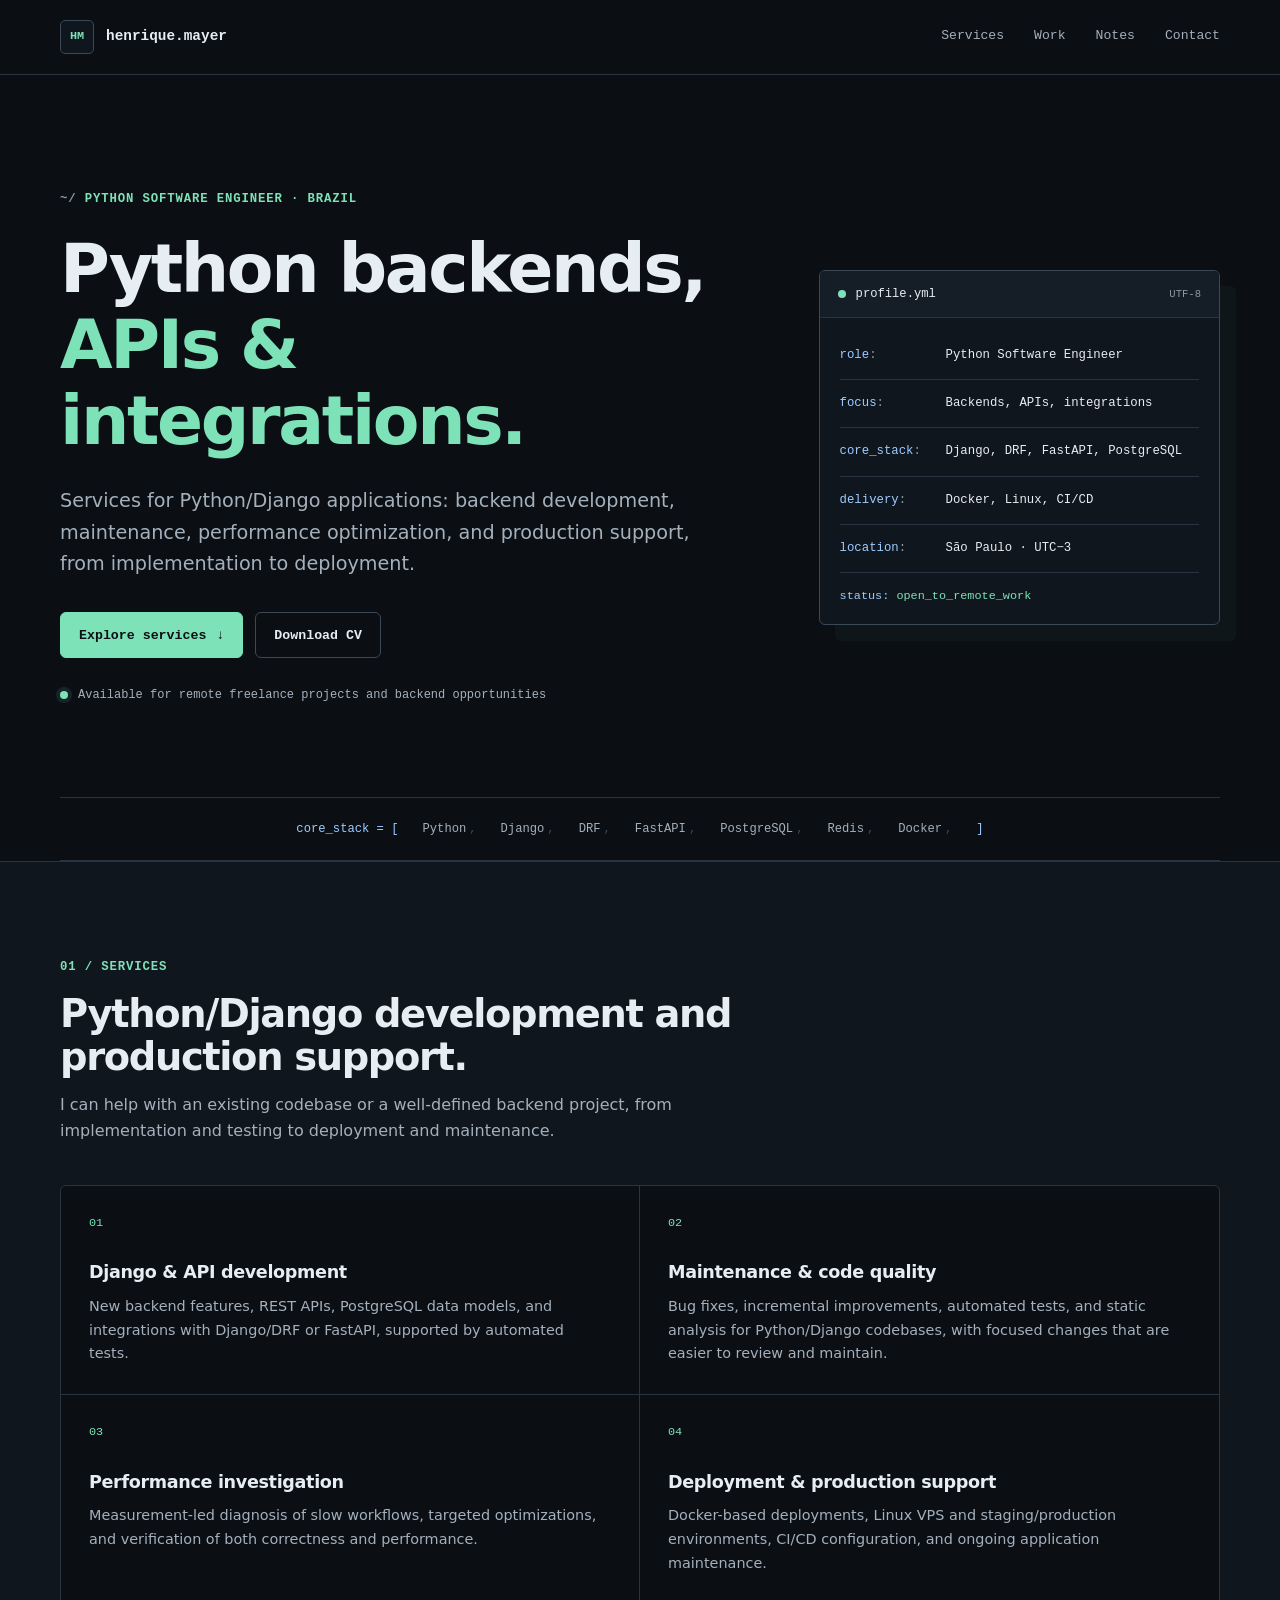
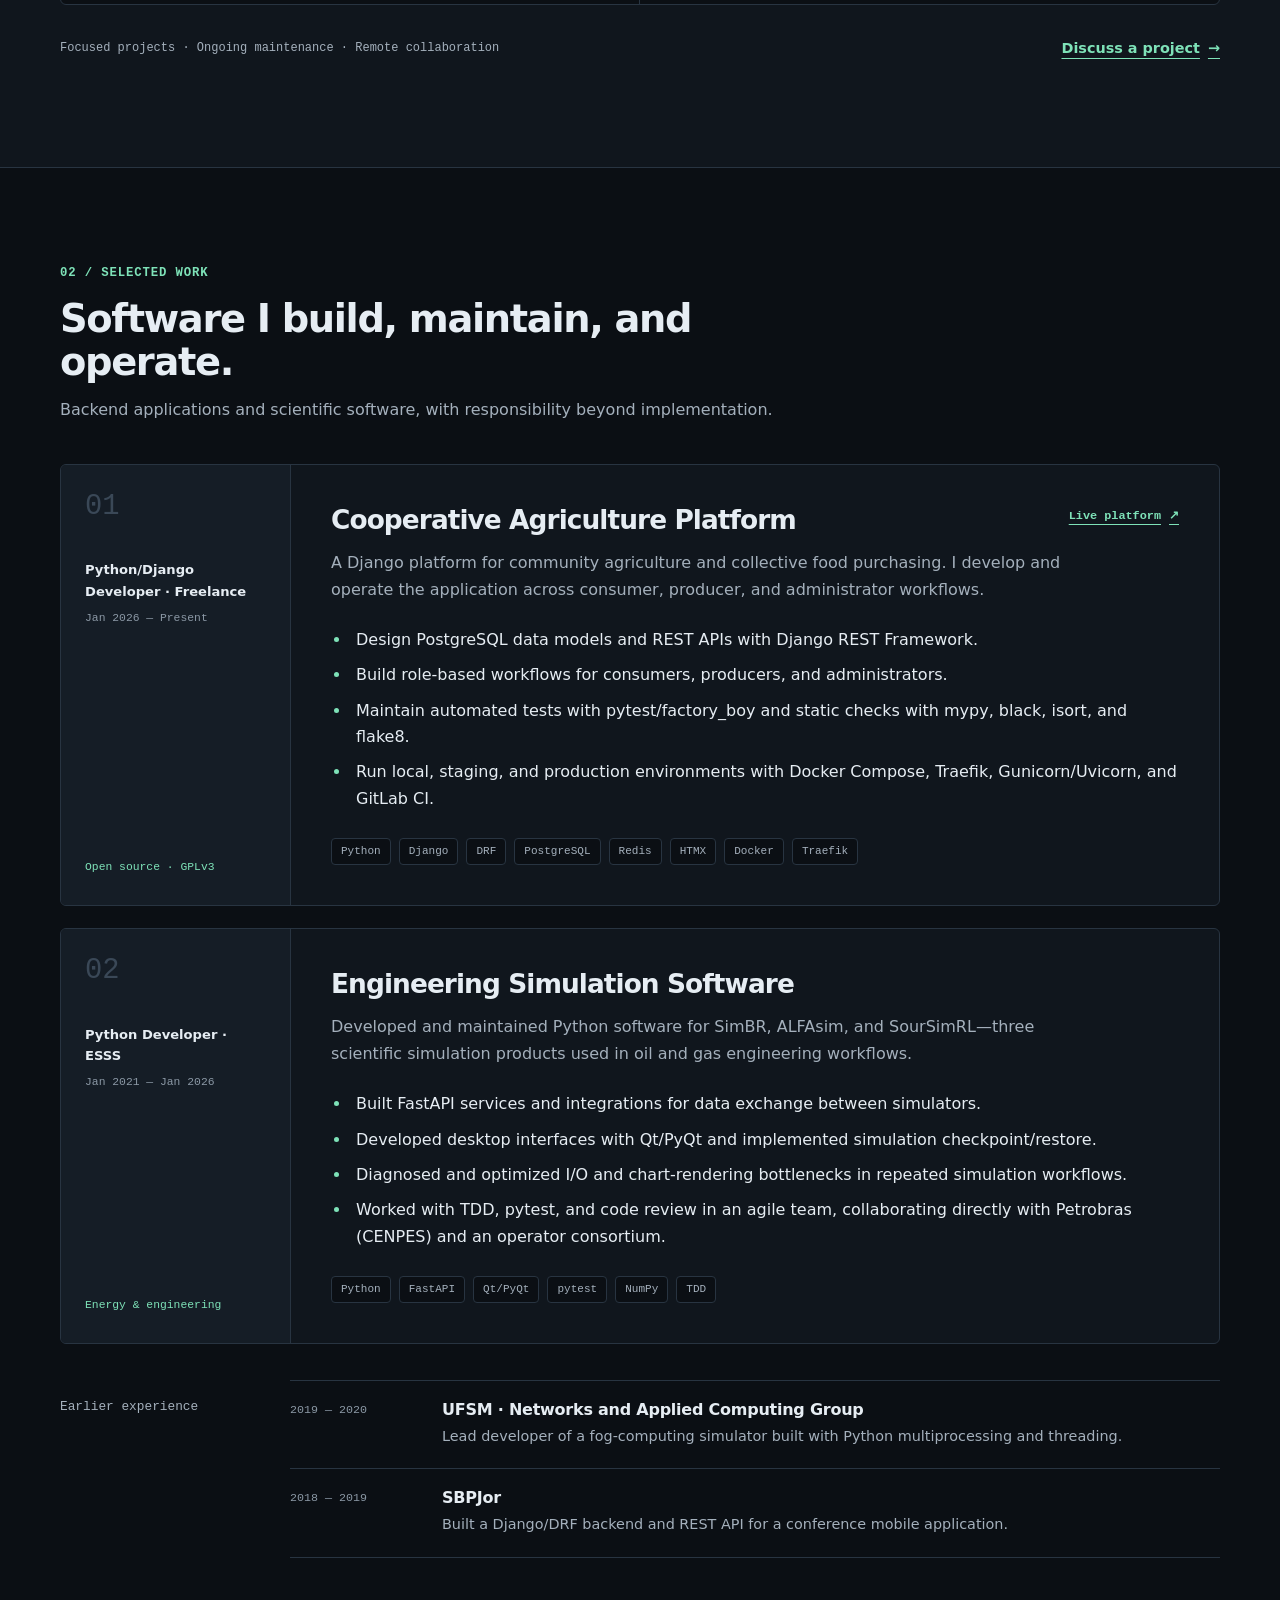
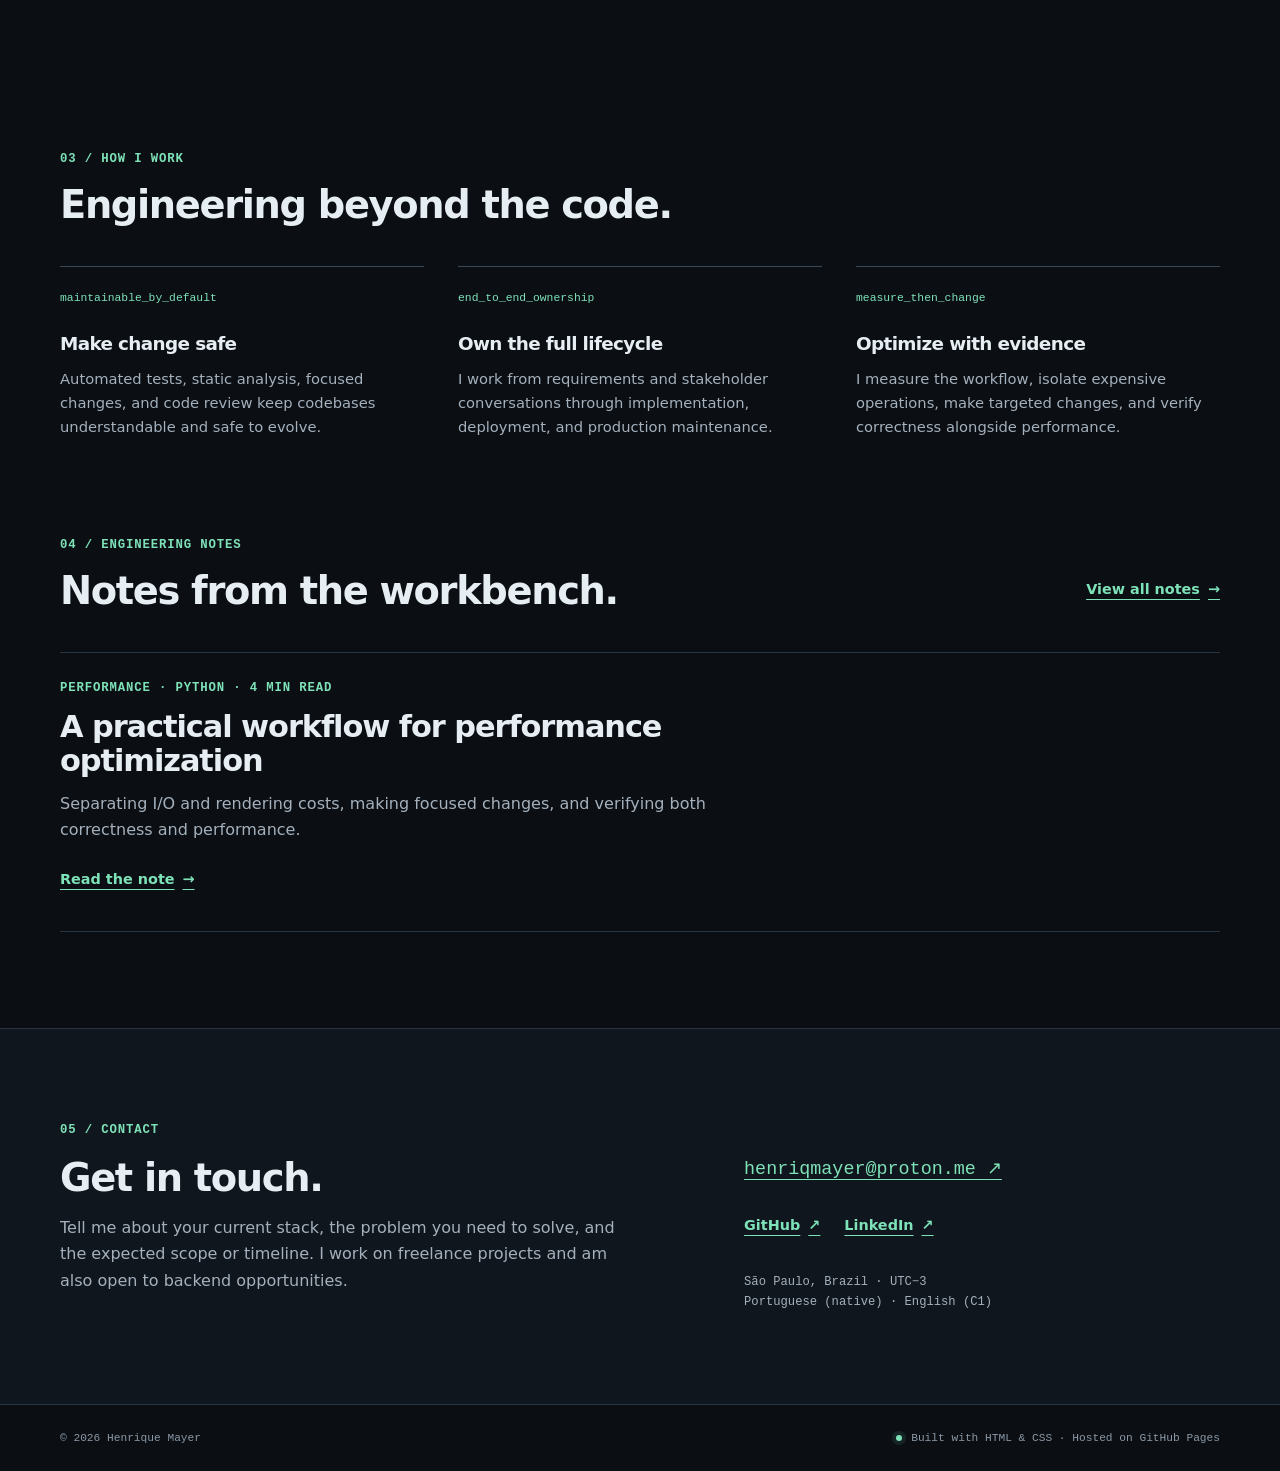
==== commit f3548367: "Refine hero service description" ====
--- a/index.html
+++ b/index.html
@@ -34,7 +34,7 @@
       <div class="hero-copy">
         <p class="eyebrow"><span class="prompt" aria-hidden="true">~/</span> Python Software Engineer · Brazil</p>
         <h1 id="hero-title">Python backends,<br><span>APIs &amp; integrations.</span></h1>
-        <p class="hero-intro">Services for Python/Django applications: backend development, maintenance, performance optimization, and production support—from implementation to deployment.</p>
+        <p class="hero-intro">Services for Python/Django applications: backend development, maintenance, performance optimization, and production support, from implementation to deployment.</p>
         <div class="hero-actions">
           <a class="button" href="#services">Explore services <span aria-hidden="true">↓</span></a>
           <a class="button button-secondary" href="Henrique-Mayer-Python-Backend-CV.pdf" download>Download CV</a>
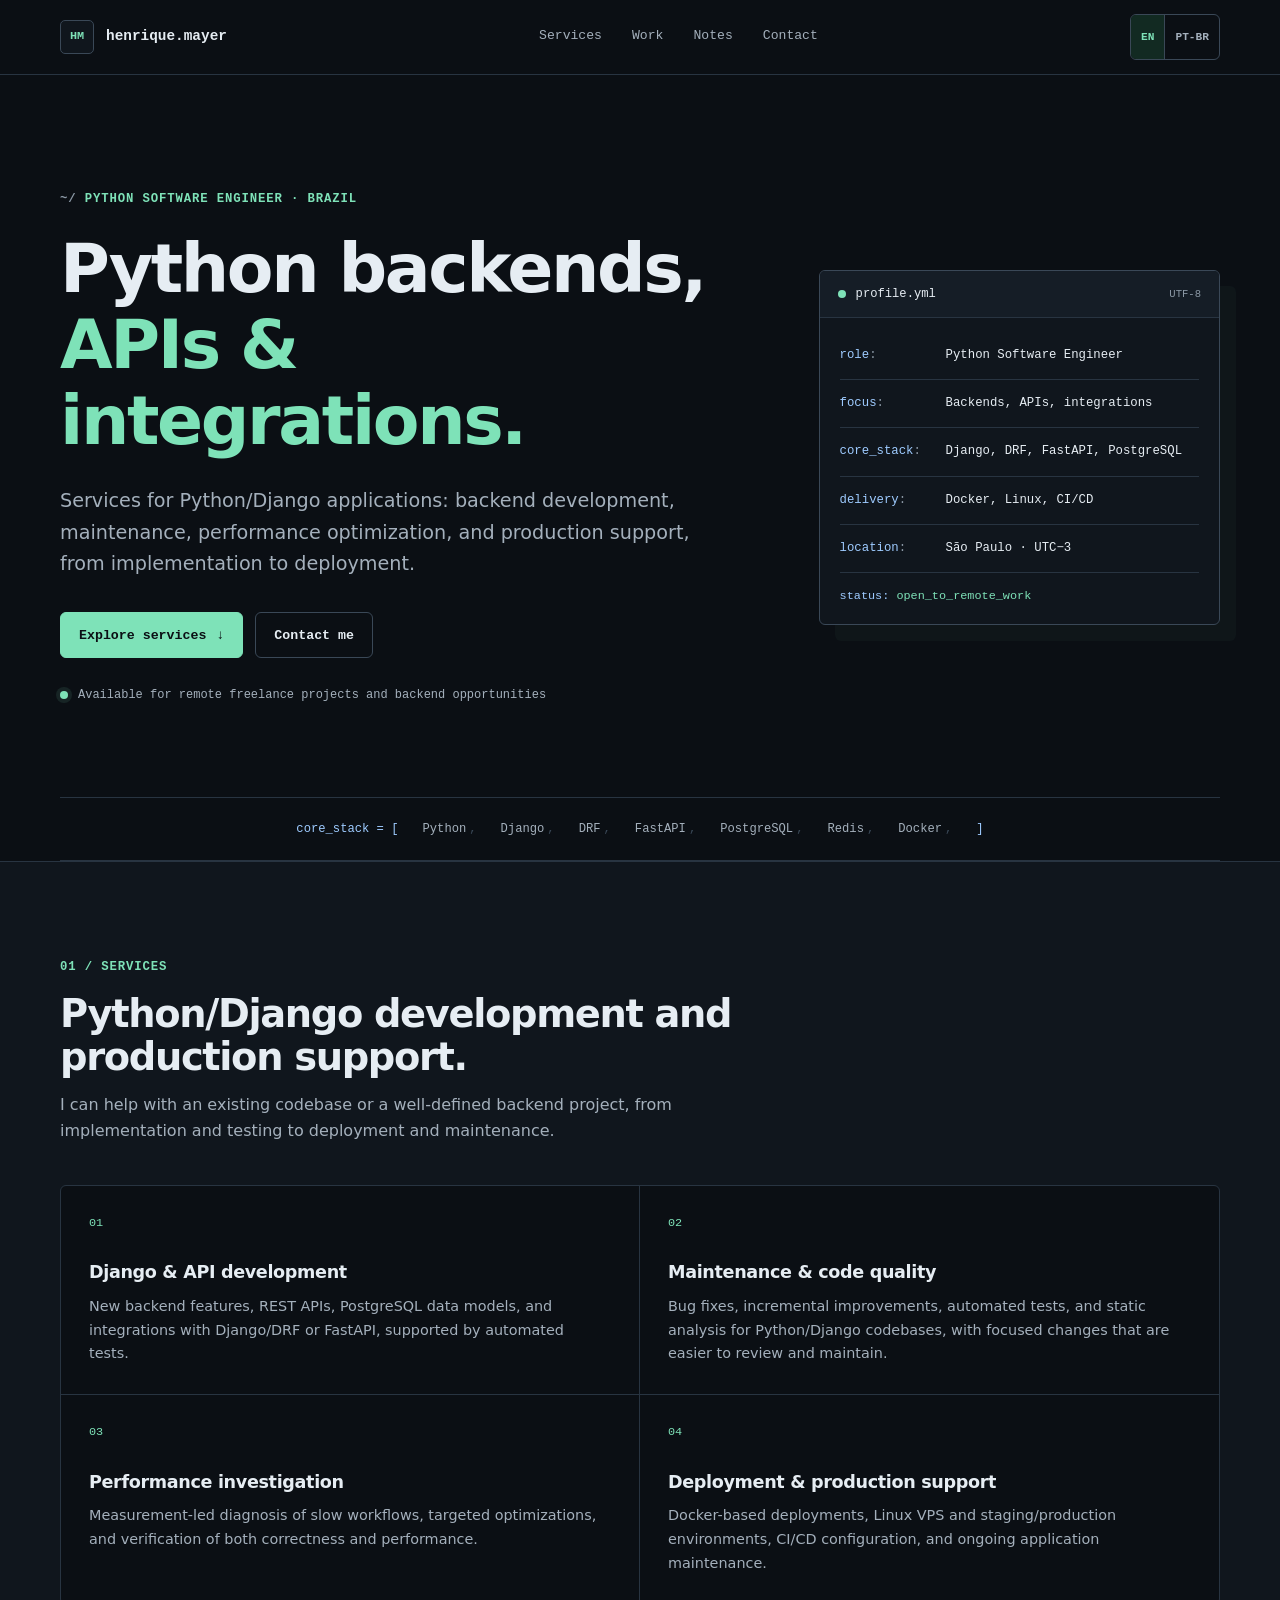
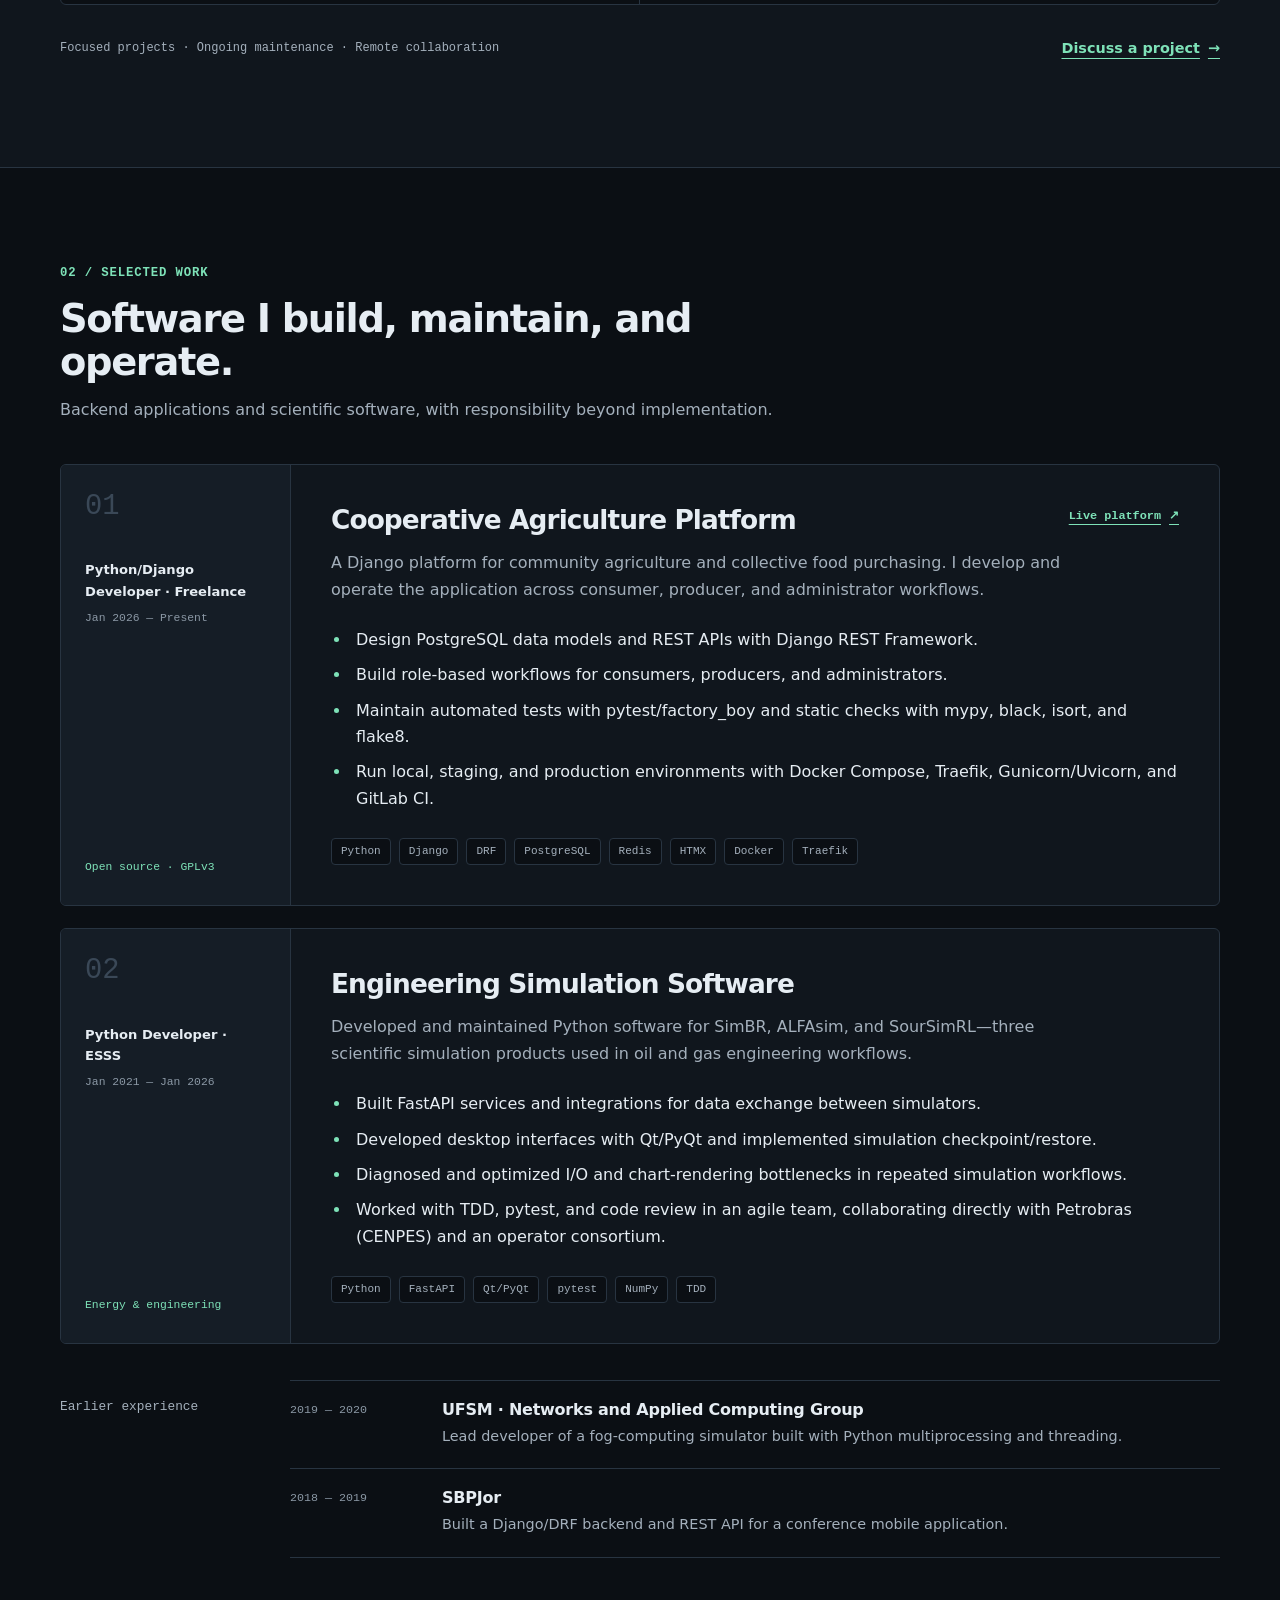
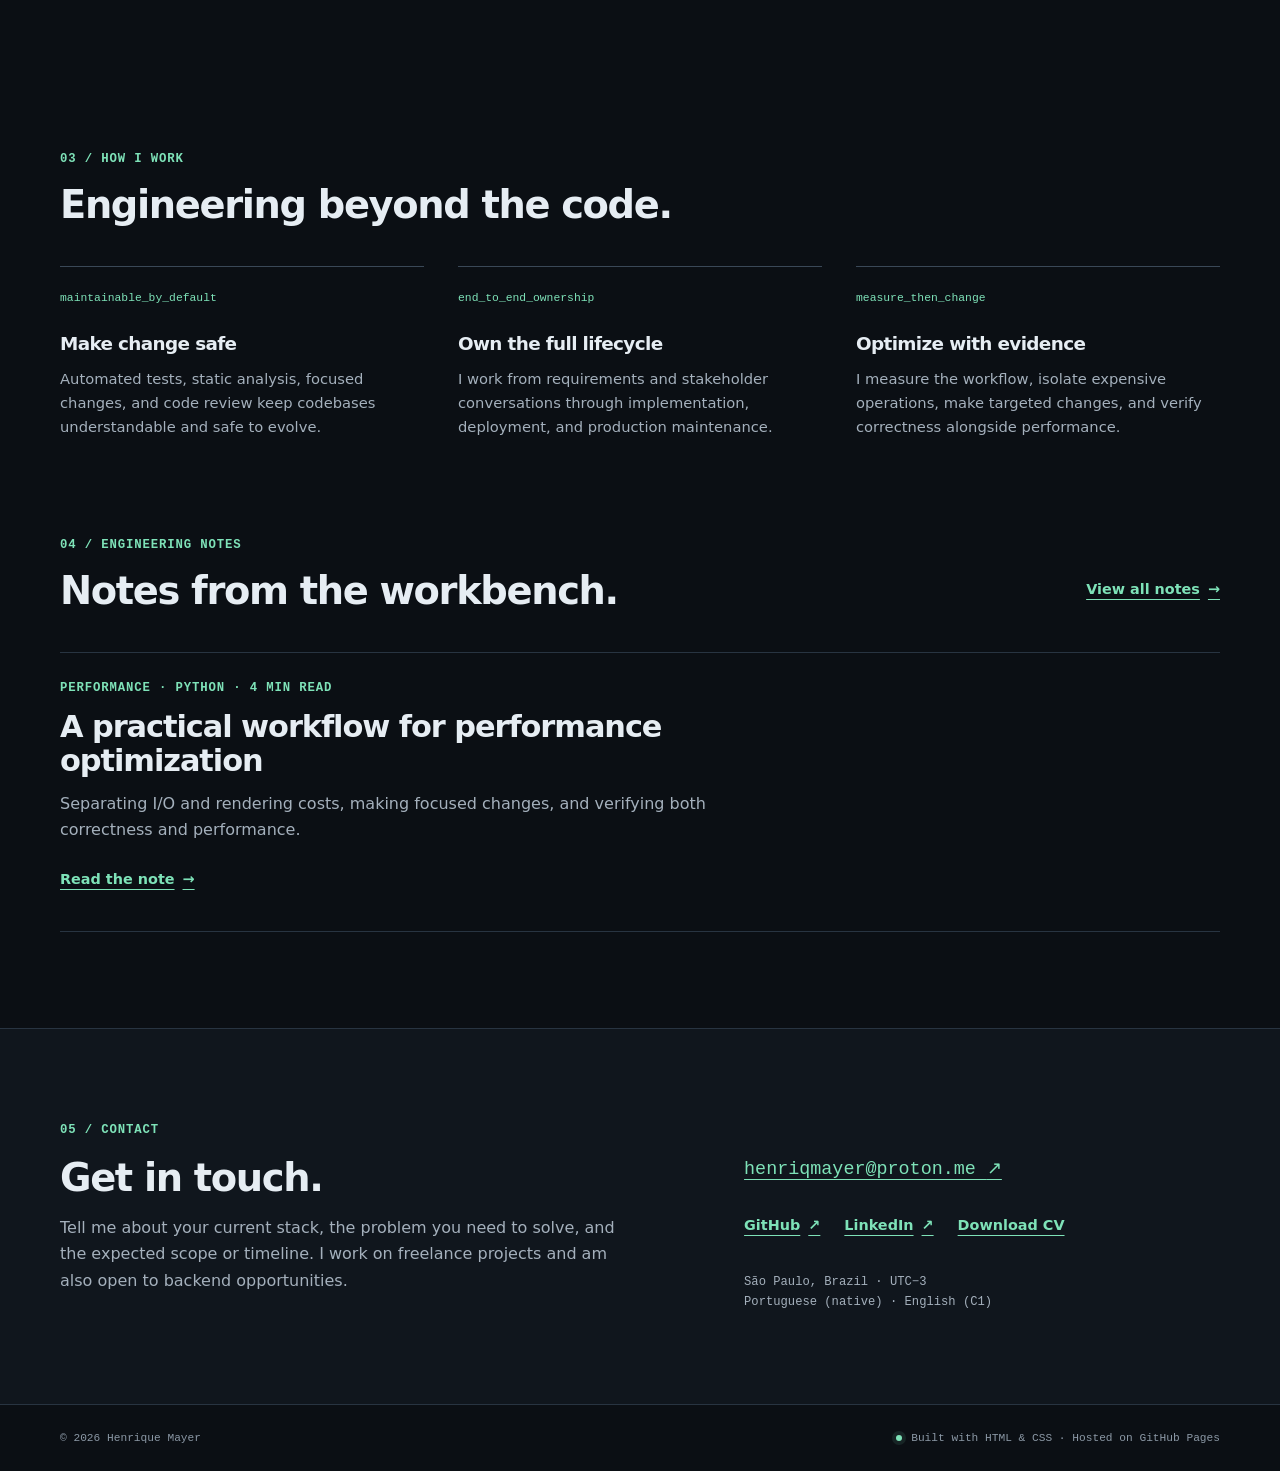
==== commit 8129f928: "Add Portuguese version and contact CTAs" ====
--- a/index.html
+++ b/index.html
@@ -26,6 +26,10 @@
         <a href="blog/">Notes</a>
         <a href="#contact">Contact</a>
       </nav>
+      <nav class="language-switcher" aria-label="Language selection">
+        <a href="./" lang="en" hreflang="en" aria-current="page">EN</a>
+        <a href="pt-br/" lang="pt-BR" hreflang="pt-BR">PT-BR</a>
+      </nav>
     </div>
   </header>
 
@@ -37,7 +41,7 @@
         <p class="hero-intro">Services for Python/Django applications: backend development, maintenance, performance optimization, and production support, from implementation to deployment.</p>
         <div class="hero-actions">
           <a class="button" href="#services">Explore services <span aria-hidden="true">↓</span></a>
-          <a class="button button-secondary" href="Henrique-Mayer-Python-Backend-CV.pdf" download>Download CV</a>
+          <a class="button button-secondary" href="#contact">Contact me</a>
         </div>
         <p class="availability"><span class="status-dot" aria-hidden="true"></span>Available for remote freelance projects and backend opportunities</p>
       </div>
@@ -252,6 +256,7 @@
           <div class="contact-links">
             <a class="text-link" href="https://github.com/henriqmayer">GitHub <span aria-hidden="true">↗</span></a>
             <a class="text-link" href="https://www.linkedin.com/in/henriqmayer">LinkedIn <span aria-hidden="true">↗</span></a>
+            <a class="text-link" href="Henrique-Mayer-Python-Backend-CV.pdf" download>Download CV</a>
           </div>
           <p>São Paulo, Brazil · UTC−3<br>Portuguese (native) · English (C1)</p>
         </div>
--- a/styles.css
+++ b/styles.css
@@ -225,6 +225,36 @@
     font-weight: 700;
   }
 
+  .language-switcher {
+    display: flex;
+    flex: 0 0 auto;
+    overflow: hidden;
+    border: 1px solid var(--line-strong);
+    border-radius: var(--radius);
+  }
+
+  .language-switcher a {
+    display: inline-flex;
+    min-height: 44px;
+    align-items: center;
+    justify-content: center;
+    padding-inline: 10px;
+    color: var(--muted);
+    font-family: var(--font-mono);
+    font-size: 0.7rem;
+    font-weight: 650;
+    text-decoration: none;
+  }
+
+  .language-switcher a + a {
+    border-left: 1px solid var(--line-strong);
+  }
+
+  .language-switcher a[aria-current] {
+    background: var(--accent-soft);
+    color: var(--accent);
+  }
+
   .hero {
     display: grid;
     grid-template-columns: minmax(0, 1.25fr) minmax(340px, 0.75fr);
@@ -967,15 +997,16 @@
   }
 }
 
-@media (max-width: 600px) {
+@media (max-width: 760px) {
   .container {
     width: min(100% - 32px, 1160px);
   }
 
   .header-inner {
-    flex-direction: column;
-    align-items: stretch;
-    gap: 4px;
+    display: grid;
+    grid-template-columns: minmax(0, 1fr) auto;
+    align-items: center;
+    gap: 4px 12px;
     padding-block: 12px 8px;
   }
 
@@ -983,8 +1014,13 @@
     justify-content: flex-start;
   }
 
+  .language-switcher {
+    justify-self: end;
+  }
+
   .main-nav {
     display: grid;
+    grid-column: 1 / -1;
     grid-template-columns: repeat(4, 1fr);
     gap: 8px;
   }
